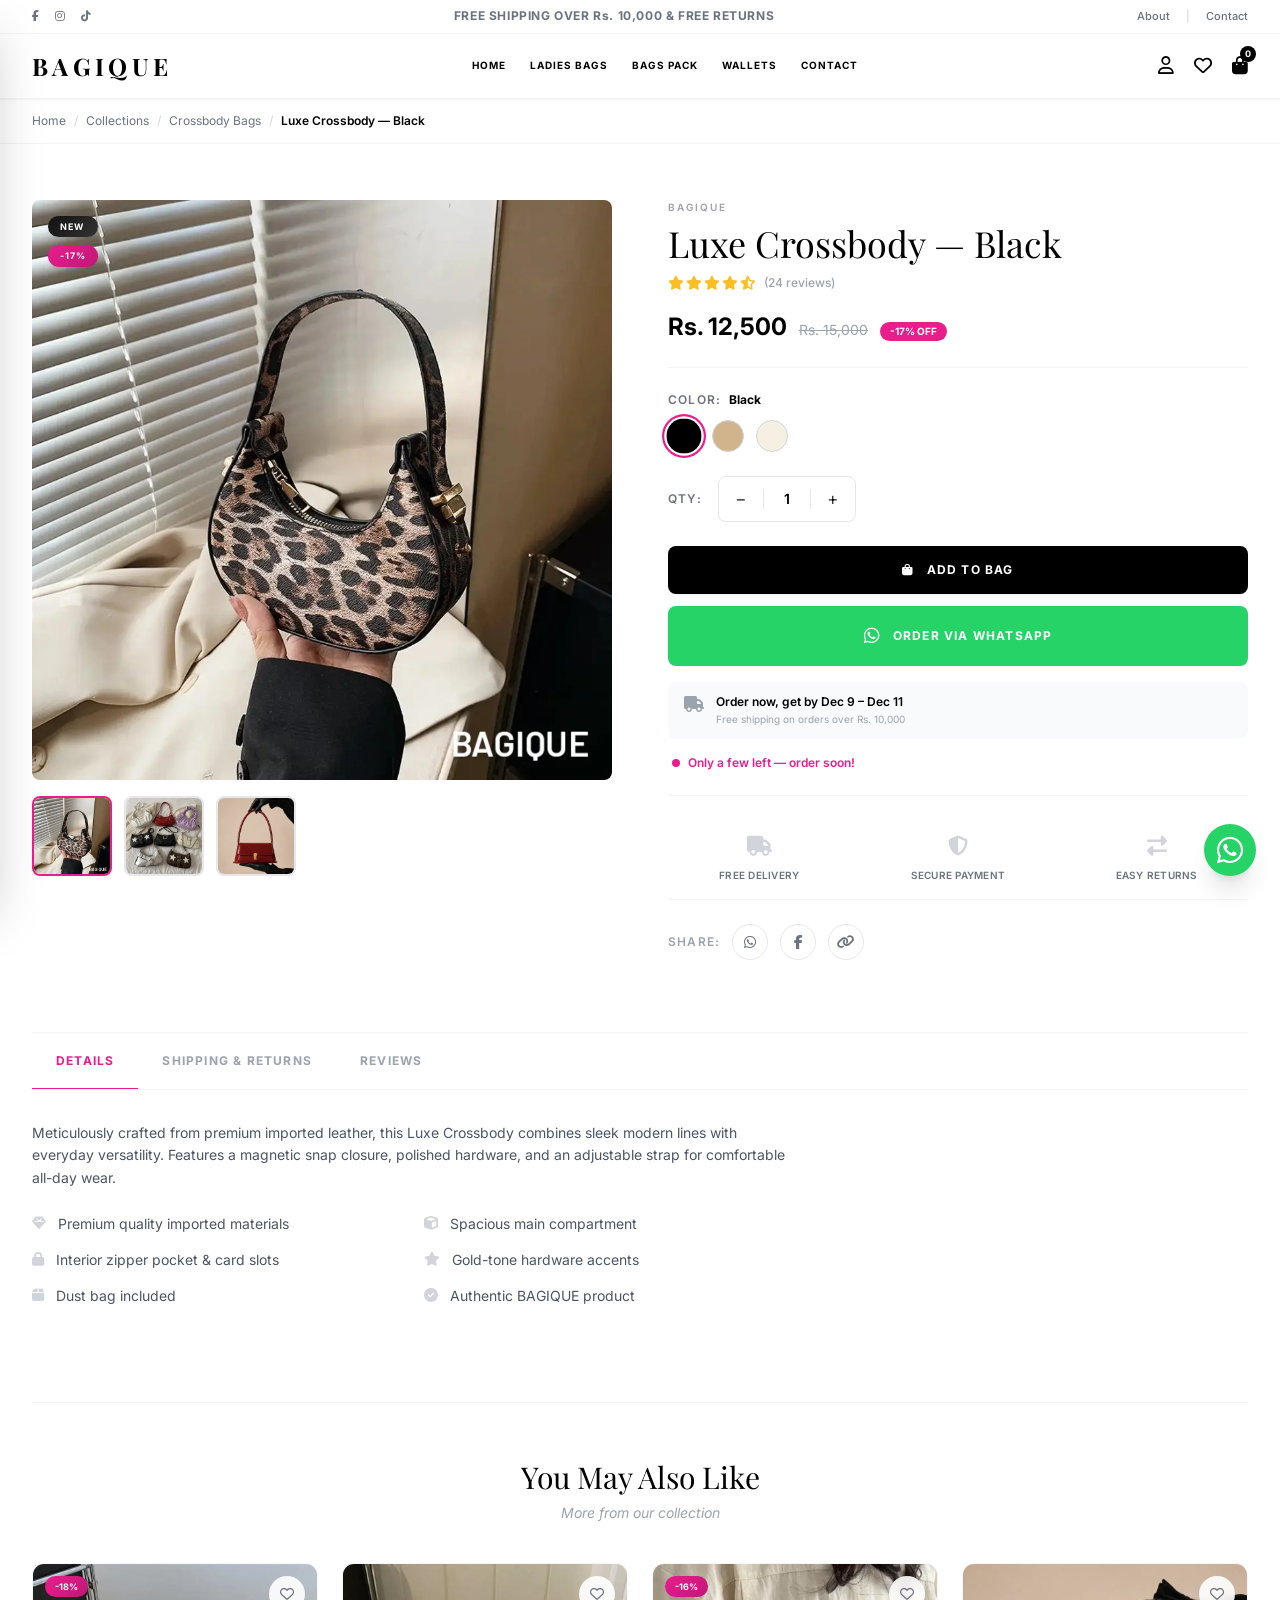
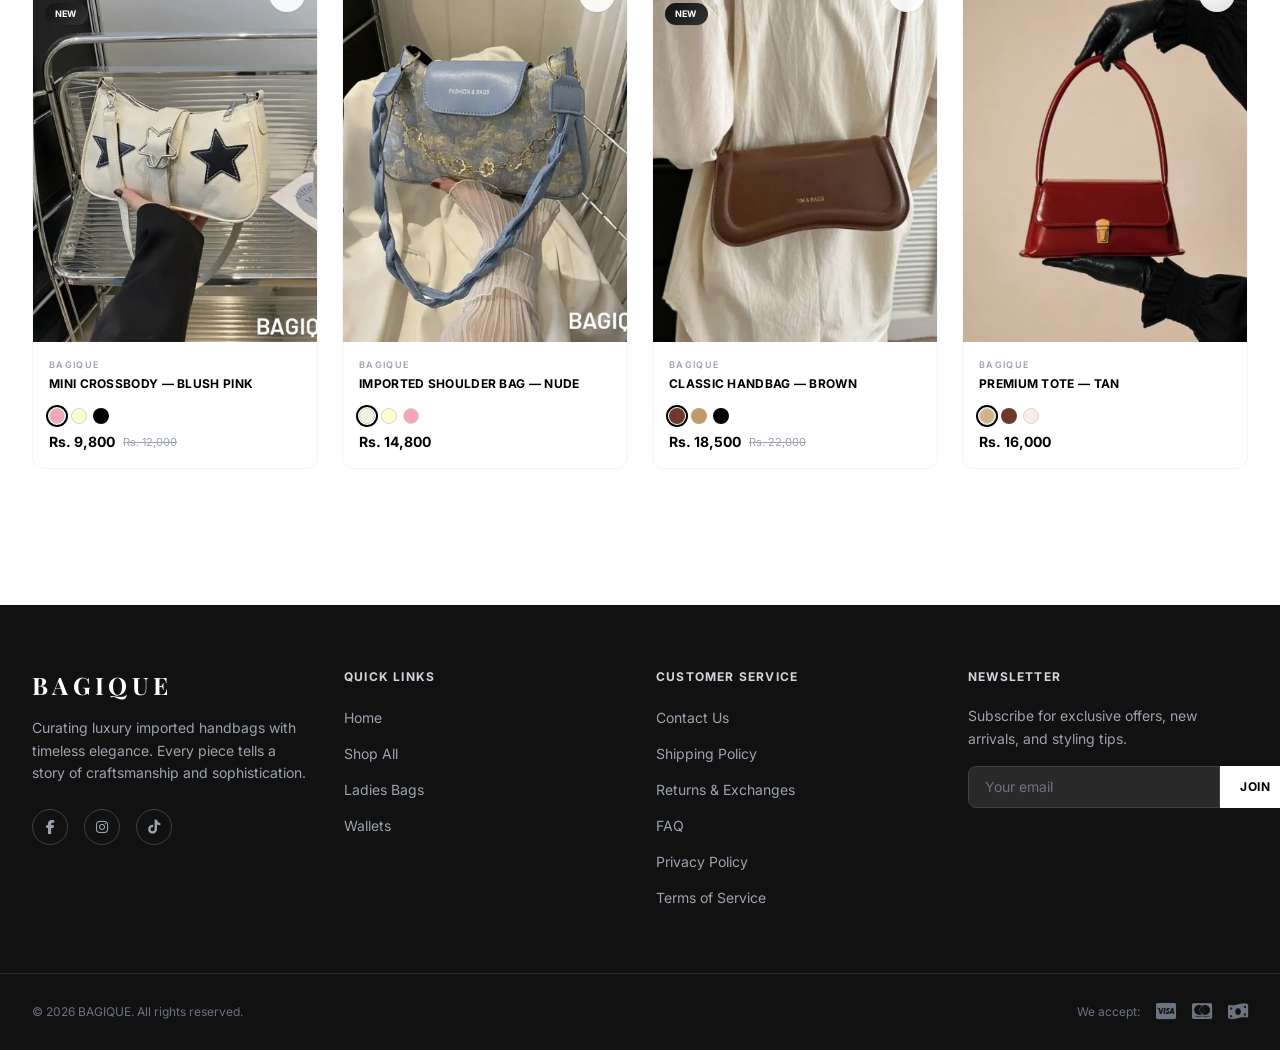
==== product-detail.html @ 51cafff6 "Add files via upload" ====
<!DOCTYPE html>
<html lang="en">
<head>
<meta charset="utf-8"/>
<meta content="width=device-width, initial-scale=1.0" name="viewport"/>
<title id="page-title">Product — BAGIQUE | Luxury Imported Handbags</title>
<meta content="Discover luxury imported handbags at BAGIQUE. Shop our curated collection of bags and wallets." id="meta-desc" name="description"/>
<meta content="Product — BAGIQUE" id="og-title" property="og:title"/>
<meta content="Discover luxury imported handbags at BAGIQUE." id="og-desc" property="og:description"/>
<meta content="" id="og-image" property="og:image"/>
<meta content="" id="og-url" property="og:url"/>
<meta content="product" property="og:type"/>
<link href="" id="canonical-url" rel="canonical"/>

<link href="https://fonts.googleapis.com/css2?family=Inter:wght@300;400;500;600;700&family=Playfair+Display:ital,wght@0,400;0,500;0,600;0,700;1,400&display=swap" rel="stylesheet"/>
<link href="https://cdnjs.cloudflare.com/ajax/libs/font-awesome/6.4.0/css/all.min.css" rel="stylesheet"/>

<link href="assets/css/style.css" rel="stylesheet"/>
<script defer src="assets/js/product.js"></script>
<link href="https://fonts.googleapis.com" rel="preconnect"/>
<link crossorigin="" href="https://fonts.gstatic.com" rel="preconnect"/>
<link href="https://cdnjs.cloudflare.com" rel="preconnect"/>
<meta content="index, follow" name="robots"/>
<meta content="summary_large_image" name="twitter:card"/>
<style>
  :root {
    --pink: #E91E8C;
    --pink-light: #fce4f3;
  }
  .text-accent { color: var(--pink) !important; }
  .bg-accent { background-color: var(--pink) !important; }
  .border-accent { border-color: var(--pink) !important; }
  .hover\:text-accent:hover { color: var(--pink) !important; }
  .hover\:bg-accent:hover { background-color: var(--pink) !important; }
  .hover\:border-accent:hover { border-color: var(--pink) !important; }
  .hover\:bg-darkRed:hover { background-color: #c01778 !important; }
  .badge-sale { background: linear-gradient(135deg, var(--pink), #c01778) !important; }
  .badge-new { background: linear-gradient(135deg, #111, #333) !important; }
  .wishlist-btn.active i { color: var(--pink) !important; }
  .tab-btn.active { color: var(--pink) !important; }
  .tab-btn.active:after { background: var(--pink) !important; }
  .thumb-item.active { border-color: var(--pink) !important; }
  .pulse-dot { background-color: var(--pink) !important; }
  .color-swatch.active { box-shadow: 0 0 0 2px #fff, 0 0 0 4px var(--pink) !important; }
</style>
</head>
<body class="bg-white text-primary font-sans antialiased overflow-x-hidden">
<!-- ======================== TOP BAR ======================== -->
<div class="w-full bg-white border-b border-gray-100 py-2 px-4 sm:px-8 text-[10px] sm:text-[11px] font-medium text-gray-500 flex justify-between items-center flex-wrap gap-y-2">
<div class="flex items-center space-x-4 hidden sm:flex">
<a class="hover:text-black transition-colors" href="#"><i class="fab fa-facebook-f"></i></a>
<a class="hover:text-black transition-colors" href="#"><i class="fab fa-instagram"></i></a>
<a class="hover:text-black transition-colors" href="#"><i class="fab fa-tiktok"></i></a>
</div>
<div class="text-center flex-grow text-[9px] sm:text-xs tracking-wider font-bold">
<span>FREE SHIPPING OVER Rs. 10,000 &amp; FREE RETURNS</span>
</div>
<div class="flex items-center space-x-4 hidden sm:flex">
<a class="hover:text-black transition-colors" href="#">About</a>
<span class="text-gray-300">|</span>
<a class="hover:text-black transition-colors" href="#">Contact</a>
</div>
</div>
<!-- ======================== HEADER ======================== -->
<header class="w-full bg-white px-4 sm:px-8 py-4 flex justify-between items-center sticky top-0 z-50 shadow-sm border-b border-gray-100">
<button aria-label="Open menu" class="xl:hidden text-gray-700 hover:text-black text-xl transition-colors" id="mobile-menu-btn">
<i class="fas fa-bars"></i>
</button>
<a class="flex items-center space-x-2 cursor-pointer w-auto flex-grow xl:flex-grow-0 justify-center xl:justify-start" href="index.html">
<span class="text-2xl font-serif font-bold tracking-widest text-black" style="font-family:'Playfair Display',serif; letter-spacing:0.18em">BAGIQUE</span>
</a>
<nav class="hidden xl:flex space-x-4 xl:space-x-6 text-[10px] font-bold tracking-widest uppercase flex-1 justify-center whitespace-nowrap">
<a class="hover:text-gray-600 transition-colors" href="index.html">HOME</a>
<a class="hover:text-gray-600 transition-colors" href="shop.html">LADIES BAGS</a>
<a class="hover:text-gray-600 transition-colors" href="shop.html">BAGS PACK</a>
<a class="hover:text-gray-600 transition-colors" href="shop.html?cat=wallets">WALLETS</a>
<a class="hover:text-gray-600 transition-colors" href="#">CONTACT</a>
</nav>
<div class="flex items-center space-x-4 sm:space-x-5 text-lg w-auto justify-end">
<button class="hover:text-gray-600 transition-colors hidden sm:block"><i class="far fa-user"></i></button>
<button class="hover:text-gray-600 transition-colors hidden sm:block"><i class="far fa-heart"></i></button>
<button class="hover:text-gray-600 transition-colors relative" id="cart-btn" onclick="window.location.href='checkout.html'">
<i class="fas fa-shopping-bag"></i>
<span class="absolute -top-1.5 -right-2 bg-black text-white text-[9px] w-[16px] h-[16px] flex items-center justify-center rounded-full font-bold" id="cart-count">0</span>
</button>
</div>
</header>
<!-- ======================== MOBILE MENU ======================== -->
<div class="mobile-menu-overlay fixed inset-0 bg-black/50 z-[60] backdrop-blur-sm" id="mobile-menu-overlay" onclick="closeMobileMenu()"></div>
<div class="mobile-menu-panel fixed top-0 left-0 h-full w-[280px] max-w-[80vw] bg-white z-[70] shadow-2xl overflow-y-auto" id="mobile-menu-panel">
<div class="flex items-center justify-between px-6 py-5 border-b border-gray-100">
<span class="text-xl font-serif font-bold tracking-widest" style="letter-spacing:0.15em">BAGIQUE</span>
<button aria-label="Close menu" class="w-9 h-9 rounded-full hover:bg-gray-100 flex items-center justify-center transition-colors" onclick="closeMobileMenu()">
<i class="fas fa-times text-sm"></i>
</button>
</div>
<nav class="flex flex-col px-6 py-4 space-y-1 overflow-y-auto">
<a class="py-2.5 text-sm font-bold uppercase tracking-widest border-b border-gray-100 hover:text-black transition-colors" href="index.html">Home</a>
<a class="py-2.5 text-sm font-bold uppercase tracking-widest border-b border-gray-100 hover:text-black transition-colors" href="shop.html">Ladies Bags</a>
<a class="py-2.5 text-sm font-bold uppercase tracking-widest border-b border-gray-100 hover:text-black transition-colors" href="shop.html">Bags Pack</a>
<a class="py-2.5 text-sm font-bold uppercase tracking-widest border-b border-gray-100 hover:text-black transition-colors" href="shop.html?cat=wallets">Wallets</a>
<a class="py-2.5 text-sm font-bold uppercase tracking-widest border-b border-gray-100 hover:text-black transition-colors" href="#">Contact</a>
</nav>
<div class="px-6 pb-6 flex items-center space-x-5 text-lg text-gray-500">
<a class="hover:text-black transition-colors" href="#"><i class="fab fa-facebook-f"></i></a>
<a class="hover:text-black transition-colors" href="#"><i class="fab fa-instagram"></i></a>
<a class="hover:text-black transition-colors" href="#"><i class="fab fa-tiktok"></i></a>
</div>
</div>
<!-- ======================== BREADCRUMB ======================== -->
<nav aria-label="Breadcrumb" class="w-full px-4 sm:px-8 py-3.5 text-xs text-gray-500 border-b border-gray-100 bg-white">
<div class="max-w-7xl mx-auto flex items-center flex-wrap gap-y-1">
<a class="hover:text-black transition-colors" href="index.html">Home</a>
<span class="mx-2 text-gray-300">/</span>
<a class="hover:text-black transition-colors" href="shop.html">Collections</a>
<span class="mx-2 text-gray-300">/</span>
<a class="hover:text-black transition-colors" href="shop.html" id="breadcrumb-category">Category</a>
<span class="mx-2 text-gray-300">/</span>
<span class="text-black font-semibold" id="breadcrumb-name">Product</span>
</div>
</nav>
<!-- ======================== MAIN CONTENT ======================== -->
<main>
<!-- Product Detail Section -->
<article class="w-full max-w-7xl mx-auto px-4 sm:px-8 py-8 md:py-14">
<div class="grid grid-cols-1 lg:grid-cols-2 gap-8 lg:gap-14">
<!-- ======== LEFT: GALLERY ======== -->
<div class="fade-up">
<!-- Main Image -->
<div class="main-img-wrap relative bg-gray-50 overflow-hidden cursor-zoom-in group mb-4 rounded-lg" id="main-img-wrap" onclick="openZoom()" style="aspect-ratio:1/1;">
<img alt="Product" class="main-product-img w-full h-full object-cover object-center" id="main-img" onmouseleave="resetImgZoom()" onmousemove="handleImgZoom(event)" src=""/>
<!-- Badges -->
<div class="absolute top-4 left-4 z-10 flex flex-col gap-2">
<span class="hidden badge-new text-white text-[9px] font-bold px-3 py-1 tracking-widest uppercase rounded-full shadow-sm" id="badge-new">NEW</span>
<span class="hidden badge-sale text-white text-[9px] font-bold px-3 py-1 tracking-widest uppercase rounded-full shadow-sm" id="badge-sale"></span>
</div>
<!-- Zoom hint -->
<div class="absolute bottom-4 right-4 bg-white/80 backdrop-blur-sm p-2.5 rounded-full opacity-0 group-hover:opacity-100 transition-opacity duration-300 shadow-sm">
<i class="fas fa-search-plus text-gray-600 text-sm"></i>
</div>
</div>
<!-- Thumbnails -->
<div class="flex flex-wrap gap-3 pb-1" id="thumb-row"></div>
</div>
<!-- ======== RIGHT: PRODUCT INFO ======== -->
<div class="fade-up" style="animation-delay:0.1s">
<!-- Brand -->
<p class="text-[10px] font-semibold tracking-[0.2em] uppercase text-gray-400 mb-2" id="product-brand">BAGIQUE</p>
<!-- Product Name -->
<h1 class="font-serif text-3xl md:text-4xl text-primary mb-3 leading-tight" id="product-name">Product Name</h1>
<!-- Rating -->
<div class="flex items-center gap-2 mb-5">
<div class="flex text-amber-400 text-sm gap-0.5">
<i class="fas fa-star"></i><i class="fas fa-star"></i><i class="fas fa-star"></i><i class="fas fa-star"></i><i class="fas fa-star-half-alt"></i>
</div>
<span class="text-xs text-gray-400 font-medium">(24 reviews)</span>
</div>
<!-- Price -->
<div class="flex items-baseline gap-3 mb-6">
<span class="text-2xl font-bold text-primary" id="product-price">Rs. 0</span>
<span class="text-sm text-gray-400 line-through" id="product-old-price"></span>
<span class="hidden text-[10px] font-bold text-white bg-accent px-2.5 py-0.5 rounded-full" id="product-discount"></span>
</div>
<div class="w-full h-px bg-gray-100 mb-6"></div>
<!-- Color Swatches -->
<div class="mb-6" id="color-section" style="display:none;">
<div class="flex items-center gap-2 mb-3">
<span class="text-xs font-semibold text-gray-500 uppercase tracking-widest">Color:</span>
<span class="text-xs font-bold text-primary" id="selected-color-name">—</span>
</div>
<div class="flex flex-wrap gap-3" id="color-swatches"></div>
</div>
<!-- Quantity -->
<div class="flex items-center gap-4 mb-6">
<span class="text-xs font-semibold text-gray-500 uppercase tracking-widest">Qty:</span>
<div class="flex items-center border border-gray-200 rounded-lg overflow-hidden">
<button aria-label="Decrease quantity" class="w-11 h-11 flex items-center justify-center text-lg hover:bg-gray-50 font-light transition-colors" onclick="changeQty(-1)">−</button>
<span class="w-12 text-center text-sm font-semibold border-x border-gray-200" id="qty-display">1</span>
<button aria-label="Increase quantity" class="w-11 h-11 flex items-center justify-center text-lg hover:bg-gray-50 font-light transition-colors" onclick="changeQty(1)">+</button>
</div>
</div>
<!-- CTAs -->
<div class="flex flex-col gap-3 mb-4">
<button class="w-full bg-black text-white py-4 text-xs font-bold tracking-widest uppercase hover:bg-darkRed transition-colors duration-300 flex items-center justify-center gap-3 rounded-lg shadow-sm hover:shadow-md" onclick="addToCart()">
<i class="fas fa-shopping-bag"></i> ADD TO BAG
</button>
<button class="w-full bg-[#25D366] text-white py-4 text-xs font-bold tracking-widest uppercase hover:bg-[#1da851] transition-colors duration-300 flex items-center justify-center gap-3 rounded-lg shadow-sm" onclick="orderWhatsApp()">
<i class="fab fa-whatsapp text-lg"></i> Order via WhatsApp
</button>
</div>
<!-- Estimated Delivery -->
<div class="bg-gray-50 rounded-lg px-4 py-3 mb-4 flex items-start gap-3">
<i class="fas fa-truck text-gray-400 mt-0.5"></i>
<div>
<p class="text-xs font-semibold text-primary" id="delivery-estimate">Order now, get by —</p>
<p class="text-[10px] text-gray-400 mt-0.5">Free shipping on orders over Rs. 10,000</p>
</div>
</div>
<!-- Stock Urgency -->
<div class="flex items-center gap-2 mb-6 px-1">
<span class="pulse-dot w-2 h-2 rounded-full bg-accent inline-block"></span>
<span class="text-xs font-semibold text-accent">Only a few left — order soon!</span>
</div>
<div class="w-full h-px bg-gray-100 mb-5"></div>
<!-- Trust Badges -->
<div class="grid grid-cols-3 gap-4 mb-6 py-4 border-b border-gray-100">
<div class="text-center">
<i class="fas fa-truck text-gray-300 text-xl mb-2"></i>
<p class="text-[10px] font-semibold text-gray-500 uppercase tracking-wide">Free Delivery</p>
</div>
<div class="text-center">
<i class="fas fa-shield-alt text-gray-300 text-xl mb-2"></i>
<p class="text-[10px] font-semibold text-gray-500 uppercase tracking-wide">Secure Payment</p>
</div>
<div class="text-center">
<i class="fas fa-exchange-alt text-gray-300 text-xl mb-2"></i>
<p class="text-[10px] font-semibold text-gray-500 uppercase tracking-wide">Easy Returns</p>
</div>
</div>
<!-- Social Sharing -->
<div class="flex items-center gap-3 mb-2">
<span class="text-xs font-semibold text-gray-400 uppercase tracking-widest">Share:</span>
<button class="w-9 h-9 rounded-full border border-gray-200 flex items-center justify-center text-gray-500 hover:text-[#25D366] hover:border-[#25D366] transition-all text-sm" onclick="shareWhatsApp()" title="Share on WhatsApp">
<i class="fab fa-whatsapp"></i>
</button>
<button class="w-9 h-9 rounded-full border border-gray-200 flex items-center justify-center text-gray-500 hover:text-[#1877F2] hover:border-[#1877F2] transition-all text-sm" onclick="shareFacebook()" title="Share on Facebook">
<i class="fab fa-facebook-f"></i>
</button>
<button class="w-9 h-9 rounded-full border border-gray-200 flex items-center justify-center text-gray-500 hover:text-black hover:border-black transition-all text-sm" onclick="copyLink()" title="Copy link">
<i class="fas fa-link"></i>
</button>
</div>
</div>
</div>
<!-- ======================== PRODUCT TABS ======================== -->
<section class="mt-16 border-t border-gray-100 pt-0">
<!-- Tab Headers -->
<div class="flex border-b border-gray-100 overflow-x-auto no-scrollbar">
<button class="tab-btn active py-5 px-6 text-xs font-bold uppercase tracking-widest whitespace-nowrap transition-colors" data-tab="details" onclick="switchTab('details', this)">Details</button>
<button class="tab-btn py-5 px-6 text-xs font-bold uppercase tracking-widest text-gray-400 whitespace-nowrap transition-colors hover:text-accent" data-tab="shipping" onclick="switchTab('shipping', this)">Shipping &amp; Returns</button>
<button class="tab-btn py-5 px-6 text-xs font-bold uppercase tracking-widest text-gray-400 whitespace-nowrap transition-colors hover:text-accent" data-tab="reviews" onclick="switchTab('reviews', this)">Reviews</button>
</div>
<!-- Tab: Details -->
<div class="tab-content py-8" id="tab-details">
<div class="max-w-3xl">
<p class="text-sm text-gray-600 leading-relaxed mb-6" id="tab-description">
Crafted with premium materials and impeccable attention to detail, this piece combines timeless elegance with modern functionality. Features a spacious main compartment, interior zipper pocket, and elegant hardware accents. Comes with a protective dust bag.
</p>
<div class="grid grid-cols-1 sm:grid-cols-2 gap-4 text-sm text-gray-600">
<div class="flex items-start gap-3">
<i class="fas fa-gem text-gray-300 mt-0.5"></i>
<span>Premium quality imported materials</span>
</div>
<div class="flex items-start gap-3">
<i class="fas fa-cube text-gray-300 mt-0.5"></i>
<span>Spacious main compartment</span>
</div>
<div class="flex items-start gap-3">
<i class="fas fa-lock text-gray-300 mt-0.5"></i>
<span>Interior zipper pocket &amp; card slots</span>
</div>
<div class="flex items-start gap-3">
<i class="fas fa-star text-gray-300 mt-0.5"></i>
<span>Gold-tone hardware accents</span>
</div>
<div class="flex items-start gap-3">
<i class="fas fa-box text-gray-300 mt-0.5"></i>
<span>Dust bag included</span>
</div>
<div class="flex items-start gap-3">
<i class="fas fa-check-circle text-gray-300 mt-0.5"></i>
<span>Authentic BAGIQUE product</span>
</div>
</div>
</div>
</div>
<!-- Tab: Shipping -->
<div class="tab-content py-8 hidden" id="tab-shipping">
<div class="max-w-3xl space-y-6">
<div class="flex items-start gap-4 p-4 bg-gray-50 rounded-lg">
<i class="fas fa-truck text-xl text-gray-400 mt-0.5"></i>
<div>
<h4 class="text-sm font-bold text-primary mb-1">Free Standard Shipping</h4>
<p class="text-xs text-gray-500 leading-relaxed">Free on all orders over Rs. 10,000. Delivery within 3–5 business days across Pakistan.</p>
</div>
</div>
<div class="flex items-start gap-4 p-4 bg-gray-50 rounded-lg">
<i class="fas fa-bolt text-xl text-gray-400 mt-0.5"></i>
<div>
<h4 class="text-sm font-bold text-primary mb-1">Express Shipping — Rs. 350</h4>
<p class="text-xs text-gray-500 leading-relaxed">Get your order within 1–2 business days. Available for major cities.</p>
</div>
</div>
<div class="flex items-start gap-4 p-4 bg-gray-50 rounded-lg">
<i class="fas fa-exchange-alt text-xl text-gray-400 mt-0.5"></i>
<div>
<h4 class="text-sm font-bold text-primary mb-1">Easy Returns</h4>
<p class="text-xs text-gray-500 leading-relaxed">Not satisfied? Return within 7 days of delivery for a full refund or exchange. Items must be unused and in original packaging.</p>
</div>
</div>
<div class="flex items-start gap-4 p-4 bg-gray-50 rounded-lg">
<i class="fas fa-money-bill-wave text-xl text-gray-400 mt-0.5"></i>
<div>
<h4 class="text-sm font-bold text-primary mb-1">Cash on Delivery</h4>
<p class="text-xs text-gray-500 leading-relaxed">Pay when you receive your order. Available across Pakistan.</p>
</div>
</div>
</div>
</div>
<!-- Tab: Reviews -->
<div class="tab-content py-8 hidden" id="tab-reviews">
<div class="max-w-3xl space-y-6">
<!-- Review 1 -->
<div class="border-b border-gray-100 pb-6">
<div class="flex items-center justify-between mb-2">
<div class="flex items-center gap-3">
<div class="w-9 h-9 rounded-full bg-gray-100 flex items-center justify-center text-sm font-bold text-gray-500">A</div>
<div>
<p class="text-sm font-bold text-primary">Ayesha K.</p>
<p class="text-[10px] text-gray-400">Verified Purchase</p>
</div>
</div>
<span class="text-[10px] text-gray-400">2 weeks ago</span>
</div>
<div class="review-stars flex gap-0.5 mb-2" style="color:var(--pink)">
<i class="fas fa-star"></i><i class="fas fa-star"></i><i class="fas fa-star"></i><i class="fas fa-star"></i><i class="fas fa-star"></i>
</div>
<p class="text-sm text-gray-600 leading-relaxed">Absolutely beautiful! The quality exceeded my expectations. The material feels premium and the stitching is flawless. Received it within 3 days. Highly recommend!</p>
</div>
<!-- Review 2 -->
<div class="border-b border-gray-100 pb-6">
<div class="flex items-center justify-between mb-2">
<div class="flex items-center gap-3">
<div class="w-9 h-9 rounded-full bg-gray-100 flex items-center justify-center text-sm font-bold text-gray-500">S</div>
<div>
<p class="text-sm font-bold text-primary">Sara M.</p>
<p class="text-[10px] text-gray-400">Verified Purchase</p>
</div>
</div>
<span class="text-[10px] text-gray-400">1 month ago</span>
</div>
<div class="review-stars flex gap-0.5 mb-2" style="color:var(--pink)">
<i class="fas fa-star"></i><i class="fas fa-star"></i><i class="fas fa-star"></i><i class="fas fa-star"></i><i class="far fa-star"></i>
</div>
<p class="text-sm text-gray-600 leading-relaxed">Love the design and color. Very elegant and goes with everything. Only giving 4 stars because I wish it came in more color options. But overall a great buy!</p>
</div>
<!-- Review 3 -->
<div class="pb-2">
<div class="flex items-center justify-between mb-2">
<div class="flex items-center gap-3">
<div class="w-9 h-9 rounded-full bg-gray-100 flex items-center justify-center text-sm font-bold text-gray-500">F</div>
<div>
<p class="text-sm font-bold text-primary">Fatima R.</p>
<p class="text-[10px] text-gray-400">Verified Purchase</p>
</div>
</div>
<span class="text-[10px] text-gray-400">2 months ago</span>
</div>
<div class="review-stars flex gap-0.5 mb-2" style="color:var(--pink)">
<i class="fas fa-star"></i><i class="fas fa-star"></i><i class="fas fa-star"></i><i class="fas fa-star"></i><i class="fas fa-star-half-alt"></i>
</div>
<p class="text-sm text-gray-600 leading-relaxed">Gifted this to my sister and she absolutely loved it. The packaging was also very premium. BAGIQUE never disappoints. Will definitely order again!</p>
</div>
</div>
</div>
</section>
<!-- ======================== RECENTLY VIEWED ======================== -->
<section class="mt-16 border-t border-gray-100 pt-14" id="recently-viewed-section" style="display:none;">
<h2 class="font-serif text-2xl md:text-3xl text-primary text-center mb-2">Recently Viewed</h2>
<p class="text-center text-sm text-gray-400 italic mb-10">Products you've explored</p>
<div class="grid grid-cols-2 md:grid-cols-4 gap-4 sm:gap-6" id="recently-viewed-grid"></div>
</section>
<!-- ======================== RELATED PRODUCTS ======================== -->
<section class="mt-16 border-t border-gray-100 pt-14">
<h2 class="font-serif text-2xl md:text-3xl text-primary text-center mb-2">You May Also Like</h2>
<p class="text-center text-sm text-gray-400 italic mb-10">More from our collection</p>
<div class="grid grid-cols-2 md:grid-cols-4 gap-4 sm:gap-6" id="related-grid"></div>
</section>
</article>
</main>
<!-- ======================== FOOTER ======================== -->
<footer class="bg-[#111] text-white mt-20">
<div class="max-w-7xl mx-auto px-4 sm:px-8 py-16">
<div class="grid grid-cols-1 md:grid-cols-2 lg:grid-cols-4 gap-10 lg:gap-8">
<!-- Col 1: About -->
<div>
<span class="font-serif text-2xl font-bold tracking-widest text-white mb-4 inline-block" style="letter-spacing:0.18em">BAGIQUE</span>
<p class="text-sm text-gray-400 leading-relaxed mb-6">Curating luxury imported handbags with timeless elegance. Every piece tells a story of craftsmanship and sophistication.</p>
<div class="flex space-x-4">
<a class="w-9 h-9 rounded-full border border-gray-700 flex items-center justify-center text-gray-400 hover:text-white hover:border-white transition-all text-sm" href="#"><i class="fab fa-facebook-f"></i></a>
<a class="w-9 h-9 rounded-full border border-gray-700 flex items-center justify-center text-gray-400 hover:text-white hover:border-white transition-all text-sm" href="#"><i class="fab fa-instagram"></i></a>
<a class="w-9 h-9 rounded-full border border-gray-700 flex items-center justify-center text-gray-400 hover:text-white hover:border-white transition-all text-sm" href="#"><i class="fab fa-tiktok"></i></a>
</div>
</div>
<!-- Col 2: Quick Links -->
<div>
<h4 class="text-xs font-bold uppercase tracking-widest text-gray-300 mb-5">Quick Links</h4>
<ul class="space-y-3">
<li><a class="text-sm text-gray-400 hover:text-white transition-colors" href="index.html">Home</a></li>
<li><a class="text-sm text-gray-400 hover:text-white transition-colors" href="shop.html">Shop All</a></li>
<li><a class="text-sm text-gray-400 hover:text-white transition-colors" href="shop.html">Ladies Bags</a></li>
<li><a class="text-sm text-gray-400 hover:text-white transition-colors" href="shop.html?cat=wallets">Wallets</a></li>
</ul>
</div>
<!-- Col 3: Customer Service -->
<div>
<h4 class="text-xs font-bold uppercase tracking-widest text-gray-300 mb-5">Customer Service</h4>
<ul class="space-y-3">
<li><a class="text-sm text-gray-400 hover:text-white transition-colors" href="#">Contact Us</a></li>
<li><a class="text-sm text-gray-400 hover:text-white transition-colors" href="#">Shipping Policy</a></li>
<li><a class="text-sm text-gray-400 hover:text-white transition-colors" href="#">Returns &amp; Exchanges</a></li>
<li><a class="text-sm text-gray-400 hover:text-white transition-colors" href="#">FAQ</a></li>
<li><a class="text-sm text-gray-400 hover:text-white transition-colors" href="#">Privacy Policy</a></li>
<li><a class="text-sm text-gray-400 hover:text-white transition-colors" href="#">Terms of Service</a></li>
</ul>
</div>
<!-- Col 4: Newsletter -->
<div>
<h4 class="text-xs font-bold uppercase tracking-widest text-gray-300 mb-5">Newsletter</h4>
<p class="text-sm text-gray-400 leading-relaxed mb-4">Subscribe for exclusive offers, new arrivals, and styling tips.</p>
<form class="flex" onsubmit="event.preventDefault(); showToast('Subscribed successfully!'); this.reset();">
<input class="flex-1 bg-white/10 border border-gray-700 px-4 py-2.5 text-sm text-white placeholder-gray-500 rounded-l-lg outline-none focus:border-gray-500 transition-colors" placeholder="Your email" required="" type="email"/>
<button class="bg-white text-black px-5 py-2.5 text-xs font-bold uppercase tracking-wider rounded-r-lg hover:bg-gray-200 transition-colors" type="submit">Join</button>
</form>
</div>
</div>
</div>
<div class="border-t border-gray-800">
<div class="max-w-7xl mx-auto px-4 sm:px-8 py-6 flex flex-col md:flex-row justify-between items-center gap-4">
<p class="text-xs text-gray-500">© 2026 BAGIQUE. All rights reserved.</p>
<div class="flex items-center space-x-4 text-xs text-gray-500">
<span>We accept:</span>
<i class="fab fa-cc-visa text-lg"></i>
<i class="fab fa-cc-mastercard text-lg"></i>
<i class="fas fa-money-bill-wave text-lg"></i>
</div>
</div>
</div>
</footer>
<!-- ======================== ZOOM OVERLAY ======================== -->
<div class="zoom-overlay" id="zoom-overlay" onclick="closeZoom()">
<button aria-label="Close zoom" class="absolute top-6 right-6 text-white text-2xl hover:text-gray-300 z-10 transition-colors" onclick="closeZoom()">
<i class="fas fa-times"></i>
</button>
<button aria-label="Previous image" class="absolute left-4 md:left-8 top-1/2 -translate-y-1/2 text-white text-3xl hover:text-gray-300 z-10 transition-colors" onclick="event.stopPropagation(); zoomNav(-1)">
<i class="fas fa-chevron-left"></i>
</button>
<button aria-label="Next image" class="absolute right-4 md:right-8 top-1/2 -translate-y-1/2 text-white text-3xl hover:text-gray-300 z-10 transition-colors" onclick="event.stopPropagation(); zoomNav(1)">
<i class="fas fa-chevron-right"></i>
</button>
<img alt="Zoom" class="max-w-[90vw] max-h-[90vh] object-contain select-none" id="zoom-img" onclick="event.stopPropagation()" src=""/>
</div>
<!-- ======================== STICKY MOBILE CTA ======================== -->
<div class="fixed bottom-0 left-0 right-0 bg-white border-t border-gray-200 shadow-[0_-4px_20px_rgba(0,0,0,0.08)] z-40 md:hidden px-4 py-3 flex items-center justify-between gap-3" id="mobile-cta" style="display:none;">
<div>
<p class="text-lg font-bold text-primary" id="mobile-price">Rs. 0</p>
<p class="text-[10px] text-gray-400 line-through" id="mobile-old-price"></p>
</div>
<button class="flex-1 max-w-[220px] bg-black text-white py-3.5 text-xs font-bold tracking-widest uppercase hover:bg-darkRed transition-colors rounded-lg flex items-center justify-center gap-2" onclick="addToCart()">
<i class="fas fa-shopping-bag text-xs"></i> ADD TO BAG
</button>
</div>
<!-- ======================== TOAST ======================== -->
<div id="toast"><i class="fas fa-check-circle text-green-400"></i><span id="toast-msg">Added!</span></div>
<!-- ======================== FLOATING WHATSAPP ======================== -->
<a class="fixed right-6 bottom-6 md:bottom-6 w-[52px] h-[52px] bg-[#25D366] text-white rounded-full flex items-center justify-center text-3xl shadow-xl z-50 hover:scale-110 transition-transform" href="https://wa.me/923000000000" id="floating-whatsapp" target="_blank">
<i class="fab fa-whatsapp"></i>
</a>
</body>
</html>
---- assets/css/style.css ----
/*! tailwindcss v3.4.3 | MIT License | https://tailwindcss.com*/*,:after,:before{box-sizing:border-box;border:0 solid #e5e7eb}:after,:before{--tw-content:""}:host,html{line-height:1.5;-webkit-text-size-adjust:100%;-moz-tab-size:4;-o-tab-size:4;tab-size:4;font-family:Inter,sans-serif;font-feature-settings:normal;font-variation-settings:normal;-webkit-tap-highlight-color:transparent}body{margin:0;line-height:inherit}hr{height:0;color:inherit;border-top-width:1px}abbr:where([title]){-webkit-text-decoration:underline dotted;text-decoration:underline dotted}h1,h2,h3,h4,h5,h6{font-size:inherit;font-weight:inherit}a{color:inherit;text-decoration:inherit}b,strong{font-weight:bolder}code,kbd,pre,samp{font-family:ui-monospace,SFMono-Regular,Menlo,Monaco,Consolas,Liberation Mono,Courier New,monospace;font-feature-settings:normal;font-variation-settings:normal;font-size:1em}small{font-size:80%}sub,sup{font-size:75%;line-height:0;position:relative;vertical-align:initial}sub{bottom:-.25em}sup{top:-.5em}table{text-indent:0;border-color:inherit;border-collapse:collapse}button,input,optgroup,select,textarea{font-family:inherit;font-feature-settings:inherit;font-variation-settings:inherit;font-size:100%;font-weight:inherit;line-height:inherit;letter-spacing:inherit;color:inherit;margin:0;padding:0}button,select{text-transform:none}button,input:where([type=button]),input:where([type=reset]),input:where([type=submit]){-webkit-appearance:button;background-color:initial;background-image:none}:-moz-focusring{outline:auto}:-moz-ui-invalid{box-shadow:none}progress{vertical-align:initial}::-webkit-inner-spin-button,::-webkit-outer-spin-button{height:auto}[type=search]{-webkit-appearance:textfield;outline-offset:-2px}::-webkit-search-decoration{-webkit-appearance:none}::-webkit-file-upload-button{-webkit-appearance:button;font:inherit}summary{display:list-item}blockquote,dd,dl,figure,h1,h2,h3,h4,h5,h6,hr,p,pre{margin:0}fieldset{margin:0}fieldset,legend{padding:0}menu,ol,ul{list-style:none;margin:0;padding:0}dialog{padding:0}textarea{resize:vertical}input::-moz-placeholder,textarea::-moz-placeholder{opacity:1;color:#9ca3af}input::placeholder,textarea::placeholder{opacity:1;color:#9ca3af}[role=button],button{cursor:pointer}:disabled{cursor:default}audio,canvas,embed,iframe,img,object,svg,video{display:block;vertical-align:middle}img,video{max-width:100%;height:auto}[hidden]{display:none}*,::backdrop,:after,:before{--tw-border-spacing-x:0;--tw-border-spacing-y:0;--tw-translate-x:0;--tw-translate-y:0;--tw-rotate:0;--tw-skew-x:0;--tw-skew-y:0;--tw-scale-x:1;--tw-scale-y:1;--tw-pan-x: ;--tw-pan-y: ;--tw-pinch-zoom: ;--tw-scroll-snap-strictness:proximity;--tw-gradient-from-position: ;--tw-gradient-via-position: ;--tw-gradient-to-position: ;--tw-ordinal: ;--tw-slashed-zero: ;--tw-numeric-figure: ;--tw-numeric-spacing: ;--tw-numeric-fraction: ;--tw-ring-inset: ;--tw-ring-offset-width:0px;--tw-ring-offset-color:#fff;--tw-ring-color:#3b82f680;--tw-ring-offset-shadow:0 0 #0000;--tw-ring-shadow:0 0 #0000;--tw-shadow:0 0 #0000;--tw-shadow-colored:0 0 #0000;--tw-blur: ;--tw-brightness: ;--tw-contrast: ;--tw-grayscale: ;--tw-hue-rotate: ;--tw-invert: ;--tw-saturate: ;--tw-sepia: ;--tw-drop-shadow: ;--tw-backdrop-blur: ;--tw-backdrop-brightness: ;--tw-backdrop-contrast: ;--tw-backdrop-grayscale: ;--tw-backdrop-hue-rotate: ;--tw-backdrop-invert: ;--tw-backdrop-opacity: ;--tw-backdrop-saturate: ;--tw-backdrop-sepia: ;--tw-contain-size: ;--tw-contain-layout: ;--tw-contain-paint: ;--tw-contain-style: }.container{width:100%}@media (min-width:640px){.container{max-width:640px}}@media (min-width:768px){.container{max-width:768px}}@media (min-width:1024px){.container{max-width:1024px}}@media (min-width:1280px){.container{max-width:1280px}}@media (min-width:1536px){.container{max-width:1536px}}.font-serif{font-family:Playfair Display,serif}.no-scrollbar::-webkit-scrollbar{display:none}.no-scrollbar{-ms-overflow-style:none;scrollbar-width:none}.line-clamp-2{display:-webkit-box;-webkit-line-clamp:2;-webkit-box-orient:vertical;overflow:hidden}.marquee-container{overflow:hidden;white-space:nowrap}.marquee-content{display:inline-block;animation:marquee 20s linear infinite}@keyframes marquee{0%{transform:translateX(0)}to{transform:translateX(-50%)}}.fade-in{animation:fadeIn 1.5s ease-in-out forwards;opacity:0}@keyframes fadeIn{to{opacity:1}}.mobile-menu-overlay{opacity:0;pointer-events:none;transition:opacity .3s ease}.mobile-menu-overlay.active{opacity:1;pointer-events:auto}.mobile-menu-panel{transform:translateX(-100%);transition:transform .4s cubic-bezier(.25,.46,.45,.94)}.mobile-menu-panel.active{transform:translateX(0)}.hero-slide{opacity:0;pointer-events:none;transition:opacity 1.1s cubic-bezier(.65,0,.35,1)}.hero-slide.active{opacity:1;pointer-events:auto;z-index:5}.hero-slide-img{transform:scale(1.08);transition:transform 6.5s cubic-bezier(.19,1,.22,1)}.hero-slide.active .hero-slide-img{transform:scale(1)}.hero-thumb{width:52px;height:68px;overflow:hidden;border-radius:2px;border:2px solid #0000;opacity:.55;cursor:pointer;transition:opacity .35s ease,border-color .35s ease,transform .35s ease;padding:0;background:none}@media (min-width:640px){.hero-thumb{width:64px;height:84px}}.hero-thumb img{width:100%;height:100%;-o-object-fit:cover;object-fit:cover}.hero-thumb:hover{opacity:.85;transform:translateY(-2px)}.hero-thumb.active{opacity:1;border-color:#fff}.hero-progress{transition:width .1s linear}.product-card{transition:transform .4s cubic-bezier(.25,.46,.45,.94),box-shadow .4s ease;opacity:0;animation:fadeUp .5s ease forwards}.product-card:hover{transform:translateY(-6px);box-shadow:0 20px 40px #00000014,0 8px 16px #0000000a}.product-card .product-img{transition:transform .7s cubic-bezier(.25,.46,.45,.94)}.product-card:hover .product-img{transform:scale(1.08)}.product-card .quick-actions{opacity:0;transform:translateY(12px);transition:opacity .35s ease,transform .35s ease}.product-card:hover .quick-actions{opacity:1;transform:translateY(0)}.badge-new{background:linear-gradient(135deg,#111,#333)}.badge-sale{background:linear-gradient(135deg,#db1215,#a00e10)}.wishlist-btn.active i{color:#db1215;animation:heartPop .4s ease}@keyframes heartPop{0%{transform:scale(1)}50%{transform:scale(1.3)}to{transform:scale(1)}}.skeleton{background:linear-gradient(90deg,#f0f0f0 25%,#e0e0e0 50%,#f0f0f0 75%);background-size:200% 100%;animation:shimmer 1.5s infinite}@keyframes shimmer{0%{background-position:200% 0}to{background-position:-200% 0}}@keyframes fadeUp{0%{opacity:0;transform:translateY(20px)}to{opacity:1;transform:translateY(0)}}.fade-up{animation:fadeUp .4s ease forwards}.filter-overlay{opacity:0;pointer-events:none;transition:opacity .3s ease}.filter-overlay.active{opacity:1;pointer-events:auto}.filter-panel{transform:translateX(-100%);transition:transform .4s cubic-bezier(.25,.46,.45,.94)}.filter-panel.active{transform:translateX(0)}.cat-chip.active{background-color:#111;color:#fff}.cat-chip.active .cat-img-wrap{border-color:#111}.search-input:focus{box-shadow:0 0 0 3px #5e1b1c1a}input[type=range]{-webkit-appearance:none;width:100%;height:3px;background:#ddd;border-radius:3px;outline:none}input[type=range]::-webkit-slider-thumb{-webkit-appearance:none;width:16px;height:16px;background:#111;border-radius:50%;cursor:pointer}.zoom-overlay{position:fixed;inset:0;background:#000000eb;z-index:1000;display:none;align-items:center;justify-content:center;cursor:zoom-out}.zoom-overlay.open{display:flex}.zoom-overlay img{max-width:90vw;max-height:90vh;-o-object-fit:contain;object-fit:contain;-webkit-user-select:none;-moz-user-select:none;user-select:none;animation:zoomIn .3s ease}@keyframes zoomIn{0%{opacity:0;transform:scale(.9)}to{opacity:1;transform:scale(1)}}#toast{position:fixed;bottom:80px;right:24px;background:#111;color:#fff;padding:14px 28px;border-radius:50px;font-size:13px;font-weight:600;letter-spacing:.03em;opacity:0;transform:translateY(16px);transition:opacity .35s ease,transform .35s ease;z-index:999;display:flex;align-items:center;gap:10px;pointer-events:none;box-shadow:0 10px 40px #0003}#toast.show{opacity:1;transform:translateY(0);pointer-events:auto}@keyframes pulse{0%,to{opacity:1}50%{opacity:.4}}.pulse-dot{animation:pulse 1.5s ease-in-out infinite}.tab-btn{position:relative}.tab-btn:after{content:"";position:absolute;bottom:-1px;left:0;right:0;height:2px;background:#000;transform:scaleX(0);transition:transform .3s ease}.tab-btn.active:after{transform:scaleX(1)}.main-img-wrap:hover .main-product-img{transform:scale(1.15)}.main-product-img{transition:transform .6s cubic-bezier(.25,.46,.45,.94);transform-origin:var(--zoom-x,center) var(--zoom-y,center)}.color-swatch{transition:transform .2s ease,box-shadow .2s ease}.color-swatch:hover{transform:scale(1.15)}.color-swatch.active{box-shadow:0 0 0 2px #fff,0 0 0 4px #000;transform:scale(1.1)}.thumb-item{transition:all .2s ease}.thumb-item.active{border-color:#000!important}.review-stars .far,.review-stars .fas{font-size:11px}.step-line{height:2px;background:#e5e7eb;flex:1}.step-line.done{background:#000}.form-input{width:100%;border:1px solid #e5e7eb;border-radius:4px;padding:11px 14px;font-size:14px;outline:none;transition:border-color .2s;background:#fff}.form-input:focus{border-color:#000}.form-label{display:block;font-size:11px;font-weight:600;text-transform:uppercase;letter-spacing:.08em;color:#6b7280;margin-bottom:6px}.radio-card{border:1.5px solid #e5e7eb;border-radius:6px;padding:14px 16px;cursor:pointer;transition:border-color .2s,background .2s;display:flex;align-items:center;gap:12px}.radio-card.selected{border-color:#000;background:#fafafa}.radio-card input[type=radio]{accent-color:#000}.fade-up-d1{animation:fadeUp .4s ease .1s both}.fade-up-d2{animation:fadeUp .4s ease .2s both}#success-overlay{display:none}#success-overlay.show{display:flex}.pointer-events-none{pointer-events:none}.pointer-events-auto{pointer-events:auto}.fixed{position:fixed}.absolute{position:absolute}.relative{position:relative}.sticky{position:sticky}.inset-0{inset:0}.-right-1{right:-.25rem}.-right-1\.5{right:-.375rem}.-right-2{right:-.5rem}.-top-1{top:-.25rem}.-top-1\.5{top:-.375rem}.bottom-0{bottom:0}.bottom-20{bottom:5rem}.bottom-4{bottom:1rem}.bottom-6{bottom:1.5rem}.left-0{left:0}.left-2{left:.5rem}.left-3{left:.75rem}.left-4{left:1rem}.left-6{left:1.5rem}.right-0{right:0}.right-3{right:.75rem}.right-4{right:1rem}.right-6{right:1.5rem}.top-0{top:0}.top-1\/2{top:50%}.top-2{top:.5rem}.top-24{top:6rem}.top-3{top:.75rem}.top-4{top:1rem}.top-6{top:1.5rem}.z-10{z-index:10}.z-20{z-index:20}.z-30{z-index:30}.z-40{z-index:40}.z-50{z-index:50}.z-\[100\]{z-index:100}.z-\[60\]{z-index:60}.z-\[70\]{z-index:70}.z-\[999\]{z-index:999}.col-span-1{grid-column:span 1/span 1}.col-span-full{grid-column:1/-1}.mx-2{margin-left:.5rem;margin-right:.5rem}.mx-auto{margin-left:auto;margin-right:auto}.-mt-1{margin-top:-.25rem}.mb-1{margin-bottom:.25rem}.mb-1\.5{margin-bottom:.375rem}.mb-10{margin-bottom:2.5rem}.mb-12{margin-bottom:3rem}.mb-16{margin-bottom:4rem}.mb-2{margin-bottom:.5rem}.mb-2\.5{margin-bottom:.625rem}.mb-3{margin-bottom:.75rem}.mb-4{margin-bottom:1rem}.mb-5{margin-bottom:1.25rem}.mb-6{margin-bottom:1.5rem}.mb-8{margin-bottom:2rem}.ml-auto{margin-left:auto}.mr-2{margin-right:.5rem}.mt-0{margin-top:0}.mt-0\.5{margin-top:.125rem}.mt-1{margin-top:.25rem}.mt-12{margin-top:3rem}.mt-16{margin-top:4rem}.mt-2{margin-top:.5rem}.mt-20{margin-top:5rem}.mt-3{margin-top:.75rem}.mt-4{margin-top:1rem}.mt-5{margin-top:1.25rem}.mt-6{margin-top:1.5rem}.mt-8{margin-top:2rem}.mt-auto{margin-top:auto}.line-clamp-2{overflow:hidden;display:-webkit-box;-webkit-box-orient:vertical;-webkit-line-clamp:2}.block{display:block}.inline-block{display:inline-block}.flex{display:flex}.table{display:table}.grid{display:grid}.hidden{display:none}.aspect-\[3\/4\]{aspect-ratio:3/4}.aspect-\[4\/5\]{aspect-ratio:4/5}.aspect-square{aspect-ratio:1/1}.h-0{height:0}.h-0\.5{height:.125rem}.h-10{height:2.5rem}.h-11{height:2.75rem}.h-12{height:3rem}.h-14{height:3.5rem}.h-16{height:4rem}.h-2{height:.5rem}.h-20{height:5rem}.h-3{height:.75rem}.h-4{height:1rem}.h-7{height:1.75rem}.h-8{height:2rem}.h-9{height:2.25rem}.h-\[16px\]{height:16px}.h-\[18px\]{height:18px}.h-\[200px\]{height:200px}.h-\[250px\]{height:250px}.h-\[3px\]{height:3px}.h-\[52px\]{height:52px}.h-\[560px\]{height:560px}.h-full{height:100%}.h-px{height:1px}.max-h-72{max-height:18rem}.max-h-\[90vh\]{max-height:90vh}.min-h-screen{min-height:100vh}.w-10{width:2.5rem}.w-11{width:2.75rem}.w-12{width:3rem}.w-14{width:3.5rem}.w-16{width:4rem}.w-2{width:.5rem}.w-20{width:5rem}.w-24{width:6rem}.w-4{width:1rem}.w-48{width:12rem}.w-6{width:1.5rem}.w-7{width:1.75rem}.w-8{width:2rem}.w-9{width:2.25rem}.w-\[16px\]{width:16px}.w-\[18px\]{width:18px}.w-\[280px\]{width:280px}.w-\[320px\]{width:320px}.w-\[52px\]{width:52px}.w-\[70vw\]{width:70vw}.w-auto{width:auto}.w-full{width:100%}.w-px{width:1px}.min-w-0{min-width:0}.min-w-\[160px\]{min-width:160px}.min-w-\[70px\]{min-width:70px}.min-w-\[75px\]{min-width:75px}.max-w-2xl{max-width:42rem}.max-w-3xl{max-width:48rem}.max-w-6xl{max-width:72rem}.max-w-7xl{max-width:80rem}.max-w-\[220px\]{max-width:220px}.max-w-\[80vw\]{max-width:80vw}.max-w-\[85vw\]{max-width:85vw}.max-w-\[90vw\]{max-width:90vw}.max-w-full{max-width:100%}.max-w-lg{max-width:32rem}.max-w-md{max-width:28rem}.max-w-sm{max-width:24rem}.flex-1{flex:1 1 0%}.shrink-0{flex-shrink:0}.flex-grow{flex-grow:1}.-translate-y-1\/2{--tw-translate-y:-50%}.-translate-y-1\/2,.translate-y-4{transform:translate(var(--tw-translate-x),var(--tw-translate-y)) rotate(var(--tw-rotate)) skewX(var(--tw-skew-x)) skewY(var(--tw-skew-y)) scaleX(var(--tw-scale-x)) scaleY(var(--tw-scale-y))}.translate-y-4{--tw-translate-y:1rem}.scale-50{--tw-scale-x:.5;--tw-scale-y:.5}.scale-50,.transform{transform:translate(var(--tw-translate-x),var(--tw-translate-y)) rotate(var(--tw-rotate)) skewX(var(--tw-skew-x)) skewY(var(--tw-skew-y)) scaleX(var(--tw-scale-x)) scaleY(var(--tw-scale-y))}.cursor-pointer{cursor:pointer}.cursor-zoom-in{cursor:zoom-in}.select-none{-webkit-user-select:none;-moz-user-select:none;user-select:none}.resize-none{resize:none}.snap-x{scroll-snap-type:x var(--tw-scroll-snap-strictness)}.snap-mandatory{--tw-scroll-snap-strictness:mandatory}.snap-center{scroll-snap-align:center}.appearance-none{-webkit-appearance:none;-moz-appearance:none;appearance:none}.grid-cols-1{grid-template-columns:repeat(1,minmax(0,1fr))}.grid-cols-2{grid-template-columns:repeat(2,minmax(0,1fr))}.grid-cols-3{grid-template-columns:repeat(3,minmax(0,1fr))}.flex-row{flex-direction:row}.flex-col{flex-direction:column}.flex-wrap{flex-wrap:wrap}.items-start{align-items:flex-start}.items-end{align-items:flex-end}.items-center{align-items:center}.items-baseline{align-items:baseline}.justify-start{justify-content:flex-start}.justify-end{justify-content:flex-end}.justify-center{justify-content:center}.justify-between{justify-content:space-between}.gap-0{gap:0}.gap-0\.5{gap:.125rem}.gap-1{gap:.25rem}.gap-1\.5{gap:.375rem}.gap-10{gap:2.5rem}.gap-12{gap:3rem}.gap-2{gap:.5rem}.gap-3{gap:.75rem}.gap-4{gap:1rem}.gap-6{gap:1.5rem}.gap-8{gap:2rem}.gap-y-1{row-gap:.25rem}.gap-y-2{row-gap:.5rem}.space-x-1>:not([hidden])~:not([hidden]){--tw-space-x-reverse:0;margin-right:calc(.25rem*var(--tw-space-x-reverse));margin-left:calc(.25rem*(1 - var(--tw-space-x-reverse)))}.space-x-16>:not([hidden])~:not([hidden]){--tw-space-x-reverse:0;margin-right:calc(4rem*var(--tw-space-x-reverse));margin-left:calc(4rem*(1 - var(--tw-space-x-reverse)))}.space-x-2>:not([hidden])~:not([hidden]){--tw-space-x-reverse:0;margin-right:calc(.5rem*var(--tw-space-x-reverse));margin-left:calc(.5rem*(1 - var(--tw-space-x-reverse)))}.space-x-3>:not([hidden])~:not([hidden]){--tw-space-x-reverse:0;margin-right:calc(.75rem*var(--tw-space-x-reverse));margin-left:calc(.75rem*(1 - var(--tw-space-x-reverse)))}.space-x-4>:not([hidden])~:not([hidden]){--tw-space-x-reverse:0;margin-right:calc(1rem*var(--tw-space-x-reverse));margin-left:calc(1rem*(1 - var(--tw-space-x-reverse)))}.space-x-5>:not([hidden])~:not([hidden]){--tw-space-x-reverse:0;margin-right:calc(1.25rem*var(--tw-space-x-reverse));margin-left:calc(1.25rem*(1 - var(--tw-space-x-reverse)))}.space-x-6>:not([hidden])~:not([hidden]){--tw-space-x-reverse:0;margin-right:calc(1.5rem*var(--tw-space-x-reverse));margin-left:calc(1.5rem*(1 - var(--tw-space-x-reverse)))}.space-y-1>:not([hidden])~:not([hidden]){--tw-space-y-reverse:0;margin-top:calc(.25rem*(1 - var(--tw-space-y-reverse)));margin-bottom:calc(.25rem*var(--tw-space-y-reverse))}.space-y-1\.5>:not([hidden])~:not([hidden]){--tw-space-y-reverse:0;margin-top:calc(.375rem*(1 - var(--tw-space-y-reverse)));margin-bottom:calc(.375rem*var(--tw-space-y-reverse))}.space-y-2>:not([hidden])~:not([hidden]){--tw-space-y-reverse:0;margin-top:calc(.5rem*(1 - var(--tw-space-y-reverse)));margin-bottom:calc(.5rem*var(--tw-space-y-reverse))}.space-y-2\.5>:not([hidden])~:not([hidden]){--tw-space-y-reverse:0;margin-top:calc(.625rem*(1 - var(--tw-space-y-reverse)));margin-bottom:calc(.625rem*var(--tw-space-y-reverse))}.space-y-3>:not([hidden])~:not([hidden]){--tw-space-y-reverse:0;margin-top:calc(.75rem*(1 - var(--tw-space-y-reverse)));margin-bottom:calc(.75rem*var(--tw-space-y-reverse))}.space-y-4>:not([hidden])~:not([hidden]){--tw-space-y-reverse:0;margin-top:calc(1rem*(1 - var(--tw-space-y-reverse)));margin-bottom:calc(1rem*var(--tw-space-y-reverse))}.space-y-6>:not([hidden])~:not([hidden]){--tw-space-y-reverse:0;margin-top:calc(1.5rem*(1 - var(--tw-space-y-reverse)));margin-bottom:calc(1.5rem*var(--tw-space-y-reverse))}.self-start{align-self:flex-start}.overflow-hidden{overflow:hidden}.overflow-x-auto{overflow-x:auto}.overflow-y-auto{overflow-y:auto}.overflow-x-hidden{overflow-x:hidden}.truncate{overflow:hidden;text-overflow:ellipsis}.truncate,.whitespace-nowrap{white-space:nowrap}.rounded{border-radius:.25rem}.rounded-full{border-radius:9999px}.rounded-lg{border-radius:.5rem}.rounded-sm{border-radius:.125rem}.rounded-xl{border-radius:.75rem}.rounded-l-full{border-top-left-radius:9999px;border-bottom-left-radius:9999px}.rounded-l-lg{border-top-left-radius:.5rem;border-bottom-left-radius:.5rem}.rounded-r-full{border-top-right-radius:9999px;border-bottom-right-radius:9999px}.rounded-r-lg{border-top-right-radius:.5rem;border-bottom-right-radius:.5rem}.rounded-t-xl{border-top-left-radius:.75rem;border-top-right-radius:.75rem}.border{border-width:1px}.border-2{border-width:2px}.border-x{border-left-width:1px;border-right-width:1px}.border-y{border-top-width:1px}.border-b,.border-y{border-bottom-width:1px}.border-b-2{border-bottom-width:2px}.border-t{border-top-width:1px}.border-t-4{border-top-width:4px}.border-none{border-style:none}.border-accent{--tw-border-opacity:1;border-color:rgb(219 18 21/var(--tw-border-opacity))}.border-amber-200{--tw-border-opacity:1;border-color:rgb(253 230 138/var(--tw-border-opacity))}.border-black{--tw-border-opacity:1;border-color:rgb(0 0 0/var(--tw-border-opacity))}.border-blue-100{--tw-border-opacity:1;border-color:rgb(219 234 254/var(--tw-border-opacity))}.border-gray-100{--tw-border-opacity:1;border-color:rgb(243 244 246/var(--tw-border-opacity))}.border-gray-100\/80{border-color:#f3f4f6cc}.border-gray-200{--tw-border-opacity:1;border-color:rgb(229 231 235/var(--tw-border-opacity))}.border-gray-300{--tw-border-opacity:1;border-color:rgb(209 213 219/var(--tw-border-opacity))}.border-gray-400{--tw-border-opacity:1;border-color:rgb(156 163 175/var(--tw-border-opacity))}.border-gray-700{--tw-border-opacity:1;border-color:rgb(55 65 81/var(--tw-border-opacity))}.border-gray-800{--tw-border-opacity:1;border-color:rgb(31 41 55/var(--tw-border-opacity))}.border-green-100{--tw-border-opacity:1;border-color:rgb(220 252 231/var(--tw-border-opacity))}.border-green-200{--tw-border-opacity:1;border-color:rgb(187 247 208/var(--tw-border-opacity))}.border-green-500{--tw-border-opacity:1;border-color:rgb(34 197 94/var(--tw-border-opacity))}.border-primary{--tw-border-opacity:1;border-color:rgb(0 0 0/var(--tw-border-opacity))}.border-transparent{border-color:#0000}.border-white\/10{border-color:#ffffff1a}.border-white\/20{border-color:#fff3}.border-white\/40{border-color:#fff6}.border-white\/50{border-color:#ffffff80}.bg-\[\#111111\],.bg-\[\#111\]{--tw-bg-opacity:1;background-color:rgb(17 17 17/var(--tw-bg-opacity))}.bg-\[\#1a1a1a\]{--tw-bg-opacity:1;background-color:rgb(26 26 26/var(--tw-bg-opacity))}.bg-\[\#25D366\]{--tw-bg-opacity:1;background-color:rgb(37 211 102/var(--tw-bg-opacity))}.bg-\[\#F5F0EA\]{--tw-bg-opacity:1;background-color:rgb(245 240 234/var(--tw-bg-opacity))}.bg-\[\#F7F4EB\]{--tw-bg-opacity:1;background-color:rgb(247 244 235/var(--tw-bg-opacity))}.bg-\[\#F9F7F1\]{--tw-bg-opacity:1;background-color:rgb(249 247 241/var(--tw-bg-opacity))}.bg-\[\#FDFDFD\]{--tw-bg-opacity:1;background-color:rgb(253 253 253/var(--tw-bg-opacity))}.bg-\[\#f5f5f5\]{--tw-bg-opacity:1;background-color:rgb(245 245 245/var(--tw-bg-opacity))}.bg-\[\#f8f8f8\]{--tw-bg-opacity:1;background-color:rgb(248 248 248/var(--tw-bg-opacity))}.bg-accent{--tw-bg-opacity:1;background-color:rgb(219 18 21/var(--tw-bg-opacity))}.bg-amber-50{--tw-bg-opacity:1;background-color:rgb(255 251 235/var(--tw-bg-opacity))}.bg-background{--tw-bg-opacity:1;background-color:rgb(255 255 255/var(--tw-bg-opacity))}.bg-black{--tw-bg-opacity:1;background-color:rgb(0 0 0/var(--tw-bg-opacity))}.bg-black\/40{background-color:#0006}.bg-black\/5{background-color:#0000000d}.bg-black\/50{background-color:#00000080}.bg-black\/60{background-color:#0009}.bg-black\/90{background-color:#000000e6}.bg-blue-50{--tw-bg-opacity:1;background-color:rgb(239 246 255/var(--tw-bg-opacity))}.bg-gray-100{--tw-bg-opacity:1;background-color:rgb(243 244 246/var(--tw-bg-opacity))}.bg-gray-200{--tw-bg-opacity:1;background-color:rgb(229 231 235/var(--tw-bg-opacity))}.bg-gray-50{--tw-bg-opacity:1;background-color:rgb(249 250 251/var(--tw-bg-opacity))}.bg-gray-50\/50{background-color:#f9fafb80}.bg-gray-500{--tw-bg-opacity:1;background-color:rgb(107 114 128/var(--tw-bg-opacity))}.bg-green-100{--tw-bg-opacity:1;background-color:rgb(220 252 231/var(--tw-bg-opacity))}.bg-green-50{--tw-bg-opacity:1;background-color:rgb(240 253 244/var(--tw-bg-opacity))}.bg-green-500{--tw-bg-opacity:1;background-color:rgb(34 197 94/var(--tw-bg-opacity))}.bg-primary{--tw-bg-opacity:1;background-color:rgb(0 0 0/var(--tw-bg-opacity))}.bg-surface{--tw-bg-opacity:1;background-color:rgb(245 245 245/var(--tw-bg-opacity))}.bg-transparent{background-color:initial}.bg-white{--tw-bg-opacity:1;background-color:rgb(255 255 255/var(--tw-bg-opacity))}.bg-white\/10{background-color:#ffffff1a}.bg-white\/50{background-color:#ffffff80}.bg-white\/70{background-color:#ffffffb3}.bg-white\/80{background-color:#fffc}.bg-white\/90{background-color:#ffffffe6}.bg-gradient-to-b{background-image:linear-gradient(to bottom,var(--tw-gradient-stops))}.bg-gradient-to-r{background-image:linear-gradient(to right,var(--tw-gradient-stops))}.bg-gradient-to-t{background-image:linear-gradient(to top,var(--tw-gradient-stops))}.from-black\/70{--tw-gradient-from:#000000b3 var(--tw-gradient-from-position);--tw-gradient-to:#0000 var(--tw-gradient-to-position);--tw-gradient-stops:var(--tw-gradient-from),var(--tw-gradient-to)}.from-black\/80{--tw-gradient-from:#000c var(--tw-gradient-from-position);--tw-gradient-to:#0000 var(--tw-gradient-to-position);--tw-gradient-stops:var(--tw-gradient-from),var(--tw-gradient-to)}.from-gray-50{--tw-gradient-from:#f9fafb var(--tw-gradient-from-position);--tw-gradient-to:#f9fafb00 var(--tw-gradient-to-position);--tw-gradient-stops:var(--tw-gradient-from),var(--tw-gradient-to)}.via-black\/10{--tw-gradient-to:#0000 var(--tw-gradient-to-position);--tw-gradient-stops:var(--tw-gradient-from),#0000001a var(--tw-gradient-via-position),var(--tw-gradient-to)}.via-black\/40{--tw-gradient-to:#0000 var(--tw-gradient-to-position);--tw-gradient-stops:var(--tw-gradient-from),#0006 var(--tw-gradient-via-position),var(--tw-gradient-to)}.to-black\/30{--tw-gradient-to:#0000004d var(--tw-gradient-to-position)}.to-gray-100{--tw-gradient-to:#f3f4f6 var(--tw-gradient-to-position)}.to-transparent{--tw-gradient-to:#0000 var(--tw-gradient-to-position)}.object-contain{-o-object-fit:contain;object-fit:contain}.object-cover{-o-object-fit:cover;object-fit:cover}.object-bottom{-o-object-position:bottom;object-position:bottom}.object-center{-o-object-position:center;object-position:center}.object-top{-o-object-position:top;object-position:top}.p-10{padding:2.5rem}.p-2{padding:.5rem}.p-2\.5{padding:.625rem}.p-3{padding:.75rem}.p-4{padding:1rem}.p-5{padding:1.25rem}.p-6{padding:1.5rem}.p-8{padding:2rem}.px-1{padding-left:.25rem;padding-right:.25rem}.px-2{padding-left:.5rem;padding-right:.5rem}.px-2\.5{padding-left:.625rem;padding-right:.625rem}.px-3{padding-left:.75rem;padding-right:.75rem}.px-4{padding-left:1rem;padding-right:1rem}.px-5{padding-left:1.25rem;padding-right:1.25rem}.px-6{padding-left:1.5rem;padding-right:1.5rem}.px-8{padding-left:2rem;padding-right:2rem}.py-0{padding-top:0;padding-bottom:0}.py-0\.5{padding-top:.125rem;padding-bottom:.125rem}.py-1{padding-top:.25rem;padding-bottom:.25rem}.py-12{padding-top:3rem;padding-bottom:3rem}.py-16{padding-top:4rem;padding-bottom:4rem}.py-2{padding-top:.5rem;padding-bottom:.5rem}.py-2\.5{padding-top:.625rem;padding-bottom:.625rem}.py-20{padding-top:5rem;padding-bottom:5rem}.py-3{padding-top:.75rem;padding-bottom:.75rem}.py-3\.5{padding-top:.875rem;padding-bottom:.875rem}.py-4{padding-top:1rem;padding-bottom:1rem}.py-5{padding-top:1.25rem;padding-bottom:1.25rem}.py-6{padding-top:1.5rem;padding-bottom:1.5rem}.py-8{padding-top:2rem;padding-bottom:2rem}.pb-0{padding-bottom:0}.pb-0\.5{padding-bottom:.125rem}.pb-1{padding-bottom:.25rem}.pb-16{padding-bottom:4rem}.pb-2{padding-bottom:.5rem}.pb-20{padding-bottom:5rem}.pb-4{padding-bottom:1rem}.pb-6{padding-bottom:1.5rem}.pb-8{padding-bottom:2rem}.pl-12{padding-left:3rem}.pr-1{padding-right:.25rem}.pr-4{padding-right:1rem}.pr-5{padding-right:1.25rem}.pr-6{padding-right:1.5rem}.pt-0{padding-top:0}.pt-1{padding-top:.25rem}.pt-14{padding-top:3.5rem}.pt-2{padding-top:.5rem}.pt-20{padding-top:5rem}.pt-3{padding-top:.75rem}.pt-4{padding-top:1rem}.pt-5{padding-top:1.25rem}.pt-8{padding-top:2rem}.text-left{text-align:left}.text-center{text-align:center}.text-right{text-align:right}.font-sans{font-family:Inter,sans-serif}.font-serif{font-family:Playfair Display,serif}.text-2xl{font-size:1.5rem;line-height:2rem}.text-3xl{font-size:1.875rem;line-height:2.25rem}.text-4xl{font-size:2.25rem;line-height:2.5rem}.text-5xl{font-size:3rem;line-height:1}.text-6xl{font-size:3.75rem;line-height:1}.text-\[10px\]{font-size:10px}.text-\[11px\]{font-size:11px}.text-\[13px\]{font-size:13px}.text-\[8px\]{font-size:8px}.text-\[9px\]{font-size:9px}.text-base{font-size:1rem;line-height:1.5rem}.text-lg{font-size:1.125rem;line-height:1.75rem}.text-sm{font-size:.875rem;line-height:1.25rem}.text-xl{font-size:1.25rem;line-height:1.75rem}.text-xs{font-size:.75rem;line-height:1rem}.font-bold{font-weight:700}.font-light{font-weight:300}.font-medium{font-weight:500}.font-semibold{font-weight:600}.uppercase{text-transform:uppercase}.italic{font-style:italic}.leading-relaxed{line-height:1.625}.leading-snug{line-height:1.375}.leading-tight{line-height:1.25}.tracking-\[0\.15em\]{letter-spacing:.15em}.tracking-\[0\.2em\]{letter-spacing:.2em}.tracking-wide{letter-spacing:.025em}.tracking-wider{letter-spacing:.05em}.tracking-widest{letter-spacing:.1em}.text-\[\#5E1B1C\]{--tw-text-opacity:1;color:rgb(94 27 28/var(--tw-text-opacity))}.text-accent{--tw-text-opacity:1;color:rgb(219 18 21/var(--tw-text-opacity))}.text-amber-400{--tw-text-opacity:1;color:rgb(251 191 36/var(--tw-text-opacity))}.text-amber-500{--tw-text-opacity:1;color:rgb(245 158 11/var(--tw-text-opacity))}.text-black{--tw-text-opacity:1;color:rgb(0 0 0/var(--tw-text-opacity))}.text-blue-600{--tw-text-opacity:1;color:rgb(37 99 235/var(--tw-text-opacity))}.text-blue-800{--tw-text-opacity:1;color:rgb(30 64 175/var(--tw-text-opacity))}.text-gray-100{--tw-text-opacity:1;color:rgb(243 244 246/var(--tw-text-opacity))}.text-gray-200{--tw-text-opacity:1;color:rgb(229 231 235/var(--tw-text-opacity))}.text-gray-300{--tw-text-opacity:1;color:rgb(209 213 219/var(--tw-text-opacity))}.text-gray-400{--tw-text-opacity:1;color:rgb(156 163 175/var(--tw-text-opacity))}.text-gray-500{--tw-text-opacity:1;color:rgb(107 114 128/var(--tw-text-opacity))}.text-gray-600{--tw-text-opacity:1;color:rgb(75 85 99/var(--tw-text-opacity))}.text-gray-700{--tw-text-opacity:1;color:rgb(55 65 81/var(--tw-text-opacity))}.text-gray-800{--tw-text-opacity:1;color:rgb(31 41 55/var(--tw-text-opacity))}.text-green-400{--tw-text-opacity:1;color:rgb(74 222 128/var(--tw-text-opacity))}.text-green-500{--tw-text-opacity:1;color:rgb(34 197 94/var(--tw-text-opacity))}.text-green-600{--tw-text-opacity:1;color:rgb(22 163 74/var(--tw-text-opacity))}.text-green-700{--tw-text-opacity:1;color:rgb(21 128 61/var(--tw-text-opacity))}.text-green-800{--tw-text-opacity:1;color:rgb(22 101 52/var(--tw-text-opacity))}.text-primary{--tw-text-opacity:1;color:rgb(0 0 0/var(--tw-text-opacity))}.text-red-500{--tw-text-opacity:1;color:rgb(239 68 68/var(--tw-text-opacity))}.text-transparent{color:#0000}.text-white{--tw-text-opacity:1;color:rgb(255 255 255/var(--tw-text-opacity))}.text-white\/50{color:#ffffff80}.text-white\/60{color:#fff9}.text-white\/70{color:#ffffffb3}.text-white\/80{color:#fffc}.text-white\/90{color:#ffffffe6}.underline{text-decoration-line:underline}.line-through{text-decoration-line:line-through}.underline-offset-2{text-underline-offset:2px}.antialiased{-webkit-font-smoothing:antialiased;-moz-osx-font-smoothing:grayscale}.placeholder-gray-500::-moz-placeholder{--tw-placeholder-opacity:1;color:rgb(107 114 128/var(--tw-placeholder-opacity))}.placeholder-gray-500::placeholder{--tw-placeholder-opacity:1;color:rgb(107 114 128/var(--tw-placeholder-opacity))}.accent-black{accent-color:#000}.opacity-0{opacity:0}.opacity-50{opacity:.5}.opacity-80{opacity:.8}.mix-blend-multiply{mix-blend-mode:multiply}.shadow-2xl{--tw-shadow:0 25px 50px -12px #00000040;--tw-shadow-colored:0 25px 50px -12px var(--tw-shadow-color)}.shadow-2xl,.shadow-\[0_-4px_20px_rgba\(0\2c 0\2c 0\2c 0\.08\)\]{box-shadow:var(--tw-ring-offset-shadow,0 0 #0000),var(--tw-ring-shadow,0 0 #0000),var(--tw-shadow)}.shadow-\[0_-4px_20px_rgba\(0\2c 0\2c 0\2c 0\.08\)\]{--tw-shadow:0 -4px 20px #00000014;--tw-shadow-colored:0 -4px 20px var(--tw-shadow-color)}.shadow-lg{--tw-shadow:0 10px 15px -3px #0000001a,0 4px 6px -4px #0000001a;--tw-shadow-colored:0 10px 15px -3px var(--tw-shadow-color),0 4px 6px -4px var(--tw-shadow-color)}.shadow-lg,.shadow-md{box-shadow:var(--tw-ring-offset-shadow,0 0 #0000),var(--tw-ring-shadow,0 0 #0000),var(--tw-shadow)}.shadow-md{--tw-shadow:0 4px 6px -1px #0000001a,0 2px 4px -2px #0000001a;--tw-shadow-colored:0 4px 6px -1px var(--tw-shadow-color),0 2px 4px -2px var(--tw-shadow-color)}.shadow-sm{--tw-shadow:0 1px 2px 0 #0000000d;--tw-shadow-colored:0 1px 2px 0 var(--tw-shadow-color)}.shadow-sm,.shadow-xl{box-shadow:var(--tw-ring-offset-shadow,0 0 #0000),var(--tw-ring-shadow,0 0 #0000),var(--tw-shadow)}.shadow-xl{--tw-shadow:0 20px 25px -5px #0000001a,0 8px 10px -6px #0000001a;--tw-shadow-colored:0 20px 25px -5px var(--tw-shadow-color),0 8px 10px -6px var(--tw-shadow-color)}.outline-none{outline:2px solid #0000;outline-offset:2px}.ring-2{--tw-ring-offset-shadow:var(--tw-ring-inset) 0 0 0 var(--tw-ring-offset-width) var(--tw-ring-offset-color);--tw-ring-shadow:var(--tw-ring-inset) 0 0 0 calc(2px + var(--tw-ring-offset-width)) var(--tw-ring-color);box-shadow:var(--tw-ring-offset-shadow),var(--tw-ring-shadow),var(--tw-shadow,0 0 #0000)}.ring-black{--tw-ring-opacity:1;--tw-ring-color:rgb(0 0 0/var(--tw-ring-opacity))}.ring-offset-1{--tw-ring-offset-width:1px}.drop-shadow-lg{--tw-drop-shadow:drop-shadow(0 10px 8px #0000000a) drop-shadow(0 4px 3px #0000001a)}.drop-shadow-lg,.filter{filter:var(--tw-blur) var(--tw-brightness) var(--tw-contrast) var(--tw-grayscale) var(--tw-hue-rotate) var(--tw-invert) var(--tw-saturate) var(--tw-sepia) var(--tw-drop-shadow)}.backdrop-blur-md{--tw-backdrop-blur:blur(12px)}.backdrop-blur-md,.backdrop-blur-sm{-webkit-backdrop-filter:var(--tw-backdrop-blur) var(--tw-backdrop-brightness) var(--tw-backdrop-contrast) var(--tw-backdrop-grayscale) var(--tw-backdrop-hue-rotate) var(--tw-backdrop-invert) var(--tw-backdrop-opacity) var(--tw-backdrop-saturate) var(--tw-backdrop-sepia);backdrop-filter:var(--tw-backdrop-blur) var(--tw-backdrop-brightness) var(--tw-backdrop-contrast) var(--tw-backdrop-grayscale) var(--tw-backdrop-hue-rotate) var(--tw-backdrop-invert) var(--tw-backdrop-opacity) var(--tw-backdrop-saturate) var(--tw-backdrop-sepia)}.backdrop-blur-sm{--tw-backdrop-blur:blur(4px)}.transition{transition-property:color,background-color,border-color,text-decoration-color,fill,stroke,opacity,box-shadow,transform,filter,-webkit-backdrop-filter;transition-property:color,background-color,border-color,text-decoration-color,fill,stroke,opacity,box-shadow,transform,filter,backdrop-filter;transition-property:color,background-color,border-color,text-decoration-color,fill,stroke,opacity,box-shadow,transform,filter,backdrop-filter,-webkit-backdrop-filter;transition-timing-function:cubic-bezier(.4,0,.2,1);transition-duration:.15s}.transition-all{transition-property:all;transition-timing-function:cubic-bezier(.4,0,.2,1);transition-duration:.15s}.transition-colors{transition-property:color,background-color,border-color,text-decoration-color,fill,stroke;transition-timing-function:cubic-bezier(.4,0,.2,1);transition-duration:.15s}.transition-opacity{transition-property:opacity;transition-timing-function:cubic-bezier(.4,0,.2,1);transition-duration:.15s}.transition-transform{transition-property:transform;transition-timing-function:cubic-bezier(.4,0,.2,1);transition-duration:.15s}.duration-300{transition-duration:.3s}.duration-500{transition-duration:.5s}.duration-700{transition-duration:.7s}.last\:border-0:last-child{border-width:0}.hover\:translate-x-1:hover{--tw-translate-x:0.25rem}.hover\:scale-110:hover,.hover\:translate-x-1:hover{transform:translate(var(--tw-translate-x),var(--tw-translate-y)) rotate(var(--tw-rotate)) skewX(var(--tw-skew-x)) skewY(var(--tw-skew-y)) scaleX(var(--tw-scale-x)) scaleY(var(--tw-scale-y))}.hover\:scale-110:hover{--tw-scale-x:1.1;--tw-scale-y:1.1}.hover\:border-\[\#1877F2\]:hover{--tw-border-opacity:1;border-color:rgb(24 119 242/var(--tw-border-opacity))}.hover\:border-\[\#25D366\]:hover{--tw-border-opacity:1;border-color:rgb(37 211 102/var(--tw-border-opacity))}.hover\:border-accent:hover{--tw-border-opacity:1;border-color:rgb(219 18 21/var(--tw-border-opacity))}.hover\:border-black:hover{--tw-border-opacity:1;border-color:rgb(0 0 0/var(--tw-border-opacity))}.hover\:border-gray-400:hover{--tw-border-opacity:1;border-color:rgb(156 163 175/var(--tw-border-opacity))}.hover\:border-white:hover{--tw-border-opacity:1;border-color:rgb(255 255 255/var(--tw-border-opacity))}.hover\:bg-\[\#1DA851\]:hover,.hover\:bg-\[\#1da851\]:hover{--tw-bg-opacity:1;background-color:rgb(29 168 81/var(--tw-bg-opacity))}.hover\:bg-\[\#5E1B1C\]:hover{--tw-bg-opacity:1;background-color:rgb(94 27 28/var(--tw-bg-opacity))}.hover\:bg-accent:hover{--tw-bg-opacity:1;background-color:rgb(219 18 21/var(--tw-bg-opacity))}.hover\:bg-black:hover{--tw-bg-opacity:1;background-color:rgb(0 0 0/var(--tw-bg-opacity))}.hover\:bg-darkRed:hover{--tw-bg-opacity:1;background-color:rgb(94 27 28/var(--tw-bg-opacity))}.hover\:bg-gray-100:hover{--tw-bg-opacity:1;background-color:rgb(243 244 246/var(--tw-bg-opacity))}.hover\:bg-gray-200:hover{--tw-bg-opacity:1;background-color:rgb(229 231 235/var(--tw-bg-opacity))}.hover\:bg-gray-50:hover{--tw-bg-opacity:1;background-color:rgb(249 250 251/var(--tw-bg-opacity))}.hover\:bg-gray-800:hover{--tw-bg-opacity:1;background-color:rgb(31 41 55/var(--tw-bg-opacity))}.hover\:bg-green-50:hover{--tw-bg-opacity:1;background-color:rgb(240 253 244/var(--tw-bg-opacity))}.hover\:bg-green-600:hover{--tw-bg-opacity:1;background-color:rgb(22 163 74/var(--tw-bg-opacity))}.hover\:bg-white:hover{--tw-bg-opacity:1;background-color:rgb(255 255 255/var(--tw-bg-opacity))}.hover\:text-\[\#1877F2\]:hover{--tw-text-opacity:1;color:rgb(24 119 242/var(--tw-text-opacity))}.hover\:text-\[\#25D366\]:hover{--tw-text-opacity:1;color:rgb(37 211 102/var(--tw-text-opacity))}.hover\:text-\[\#5E1B1C\]:hover{--tw-text-opacity:1;color:rgb(94 27 28/var(--tw-text-opacity))}.hover\:text-accent:hover{--tw-text-opacity:1;color:rgb(219 18 21/var(--tw-text-opacity))}.hover\:text-black:hover{--tw-text-opacity:1;color:rgb(0 0 0/var(--tw-text-opacity))}.hover\:text-gray-300:hover{--tw-text-opacity:1;color:rgb(209 213 219/var(--tw-text-opacity))}.hover\:text-gray-600:hover{--tw-text-opacity:1;color:rgb(75 85 99/var(--tw-text-opacity))}.hover\:text-primary:hover{--tw-text-opacity:1;color:rgb(0 0 0/var(--tw-text-opacity))}.hover\:text-red-500:hover{--tw-text-opacity:1;color:rgb(239 68 68/var(--tw-text-opacity))}.hover\:text-white:hover{--tw-text-opacity:1;color:rgb(255 255 255/var(--tw-text-opacity))}.hover\:shadow-md:hover{--tw-shadow:0 4px 6px -1px #0000001a,0 2px 4px -2px #0000001a;--tw-shadow-colored:0 4px 6px -1px var(--tw-shadow-color),0 2px 4px -2px var(--tw-shadow-color);box-shadow:var(--tw-ring-offset-shadow,0 0 #0000),var(--tw-ring-shadow,0 0 #0000),var(--tw-shadow)}.focus\:border-gray-400:focus{--tw-border-opacity:1;border-color:rgb(156 163 175/var(--tw-border-opacity))}.focus\:border-gray-500:focus{--tw-border-opacity:1;border-color:rgb(107 114 128/var(--tw-border-opacity))}.focus\:border-white:focus{--tw-border-opacity:1;border-color:rgb(255 255 255/var(--tw-border-opacity))}.focus\:border-white\/40:focus{border-color:#fff6}.focus\:bg-white:focus{--tw-bg-opacity:1;background-color:rgb(255 255 255/var(--tw-bg-opacity))}.group:hover .group-hover\:translate-y-0{--tw-translate-y:0px}.group:hover .group-hover\:translate-y-0,.group\/slide:hover .group-hover\/slide\:scale-105{transform:translate(var(--tw-translate-x),var(--tw-translate-y)) rotate(var(--tw-rotate)) skewX(var(--tw-skew-x)) skewY(var(--tw-skew-y)) scaleX(var(--tw-scale-x)) scaleY(var(--tw-scale-y))}.group\/slide:hover .group-hover\/slide\:scale-105{--tw-scale-x:1.05;--tw-scale-y:1.05}.group:hover .group-hover\:scale-100{--tw-scale-x:1;--tw-scale-y:1}.group:hover .group-hover\:scale-100,.group:hover .group-hover\:scale-105{transform:translate(var(--tw-translate-x),var(--tw-translate-y)) rotate(var(--tw-rotate)) skewX(var(--tw-skew-x)) skewY(var(--tw-skew-y)) scaleX(var(--tw-scale-x)) scaleY(var(--tw-scale-y))}.group:hover .group-hover\:scale-105{--tw-scale-x:1.05;--tw-scale-y:1.05}.group:hover .group-hover\:scale-110{--tw-scale-x:1.1;--tw-scale-y:1.1;transform:translate(var(--tw-translate-x),var(--tw-translate-y)) rotate(var(--tw-rotate)) skewX(var(--tw-skew-x)) skewY(var(--tw-skew-y)) scaleX(var(--tw-scale-x)) scaleY(var(--tw-scale-y))}.group:hover .group-hover\:border-accent{--tw-border-opacity:1;border-color:rgb(219 18 21/var(--tw-border-opacity))}.group:hover .group-hover\:text-accent{--tw-text-opacity:1;color:rgb(219 18 21/var(--tw-text-opacity))}.group:hover .group-hover\:text-black{--tw-text-opacity:1;color:rgb(0 0 0/var(--tw-text-opacity))}.group:hover .group-hover\:opacity-100{opacity:1}@media (min-width:640px){.sm\:bottom-8{bottom:2rem}.sm\:left-10{left:2.5rem}.sm\:left-6{left:1.5rem}.sm\:right-6{right:1.5rem}.sm\:right-8{right:2rem}.sm\:top-8{top:2rem}.sm\:mb-5{margin-bottom:1.25rem}.sm\:block{display:block}.sm\:inline-block{display:inline-block}.sm\:inline{display:inline}.sm\:flex{display:flex}.sm\:hidden{display:none}.sm\:h-12{height:3rem}.sm\:h-20{height:5rem}.sm\:h-\[350px\]{height:350px}.sm\:h-\[640px\]{height:640px}.sm\:w-12{width:3rem}.sm\:w-20{width:5rem}.sm\:w-\[40vw\]{width:40vw}.sm\:w-auto{width:auto}.sm\:grid-cols-2{grid-template-columns:repeat(2,minmax(0,1fr))}.sm\:flex-row{flex-direction:row}.sm\:items-end{align-items:flex-end}.sm\:justify-center{justify-content:center}.sm\:gap-4{gap:1rem}.sm\:gap-6{gap:1.5rem}.sm\:gap-8{gap:2rem}.sm\:space-x-5>:not([hidden])~:not([hidden]){--tw-space-x-reverse:0;margin-right:calc(1.25rem*var(--tw-space-x-reverse));margin-left:calc(1.25rem*(1 - var(--tw-space-x-reverse)))}.sm\:space-x-8>:not([hidden])~:not([hidden]){--tw-space-x-reverse:0;margin-right:calc(2rem*var(--tw-space-x-reverse));margin-left:calc(2rem*(1 - var(--tw-space-x-reverse)))}.sm\:self-center{align-self:center}.sm\:p-4{padding:1rem}.sm\:p-8{padding:2rem}.sm\:px-10{padding-left:2.5rem;padding-right:2.5rem}.sm\:px-8{padding-left:2rem;padding-right:2rem}.sm\:py-3{padding-top:.75rem;padding-bottom:.75rem}.sm\:py-4{padding-top:1rem;padding-bottom:1rem}.sm\:text-right{text-align:right}.sm\:text-2xl{font-size:1.5rem;line-height:2rem}.sm\:text-6xl{font-size:3.75rem;line-height:1}.sm\:text-\[10px\]{font-size:10px}.sm\:text-\[11px\]{font-size:11px}.sm\:text-lg{font-size:1.125rem;line-height:1.75rem}.sm\:text-sm{font-size:.875rem;line-height:1.25rem}.sm\:text-xs{font-size:.75rem;line-height:1rem}}@media (min-width:768px){.md\:bottom-6{bottom:1.5rem}.md\:left-16{left:4rem}.md\:left-8{left:2rem}.md\:right-12{right:3rem}.md\:right-8{right:2rem}.md\:col-span-1{grid-column:span 1/span 1}.md\:col-span-2{grid-column:span 2/span 2}.md\:mb-2{margin-bottom:.5rem}.md\:mb-5{margin-bottom:1.25rem}.md\:mb-8{margin-bottom:2rem}.md\:mt-0{margin-top:0}.md\:block{display:block}.md\:hidden{display:none}.md\:h-\[340px\]{height:340px}.md\:h-\[480px\]{height:480px}.md\:h-\[72px\]{height:72px}.md\:h-\[780px\]{height:780px}.md\:w-\[72px\]{width:72px}.md\:min-w-\[90px\]{min-width:90px}.md\:-translate-y-4{--tw-translate-y:-1rem;transform:translate(var(--tw-translate-x),var(--tw-translate-y)) rotate(var(--tw-rotate)) skewX(var(--tw-skew-x)) skewY(var(--tw-skew-y)) scaleX(var(--tw-scale-x)) scaleY(var(--tw-scale-y))}.md\:grid-cols-2{grid-template-columns:repeat(2,minmax(0,1fr))}.md\:grid-cols-3{grid-template-columns:repeat(3,minmax(0,1fr))}.md\:grid-cols-4{grid-template-columns:repeat(4,minmax(0,1fr))}.md\:flex-row{flex-direction:row}.md\:flex-col{flex-direction:column}.md\:justify-center{justify-content:center}.md\:gap-10{gap:2.5rem}.md\:gap-6{gap:1.5rem}.md\:space-x-12>:not([hidden])~:not([hidden]){--tw-space-x-reverse:0;margin-right:calc(3rem*var(--tw-space-x-reverse));margin-left:calc(3rem*(1 - var(--tw-space-x-reverse)))}.md\:space-x-5>:not([hidden])~:not([hidden]){--tw-space-x-reverse:0;margin-right:calc(1.25rem*var(--tw-space-x-reverse));margin-left:calc(1.25rem*(1 - var(--tw-space-x-reverse)))}.md\:object-center{-o-object-position:center;object-position:center}.md\:p-4{padding:1rem}.md\:px-10{padding-left:2.5rem;padding-right:2.5rem}.md\:px-12{padding-left:3rem;padding-right:3rem}.md\:px-16{padding-left:4rem;padding-right:4rem}.md\:px-8{padding-left:2rem;padding-right:2rem}.md\:py-14{padding-top:3.5rem;padding-bottom:3.5rem}.md\:py-3{padding-top:.75rem;padding-bottom:.75rem}.md\:py-3\.5{padding-top:.875rem;padding-bottom:.875rem}.md\:py-5{padding-top:1.25rem;padding-bottom:1.25rem}.md\:py-8{padding-top:2rem;padding-bottom:2rem}.md\:pb-0{padding-bottom:0}.md\:text-2xl{font-size:1.5rem;line-height:2rem}.md\:text-3xl{font-size:1.875rem;line-height:2.25rem}.md\:text-4xl{font-size:2.25rem;line-height:2.5rem}.md\:text-6xl{font-size:3.75rem;line-height:1}.md\:text-7xl{font-size:4.5rem;line-height:1}.md\:text-8xl{font-size:6rem;line-height:1}.md\:text-\[10px\]{font-size:10px}.md\:text-sm{font-size:.875rem;line-height:1.25rem}.md\:text-xs{font-size:.75rem;line-height:1rem}}@media (min-width:1024px){.lg\:block{display:block}.lg\:flex{display:flex}.lg\:hidden{display:none}.lg\:w-\[25vw\]{width:25vw}.lg\:flex-grow-0{flex-grow:0}.lg\:grid-cols-2{grid-template-columns:repeat(2,minmax(0,1fr))}.lg\:grid-cols-4{grid-template-columns:repeat(4,minmax(0,1fr))}.lg\:grid-cols-\[1fr_380px\]{grid-template-columns:1fr 380px}.lg\:gap-14{gap:3.5rem}.lg\:gap-16{gap:4rem}.lg\:gap-20{gap:5rem}.lg\:gap-8{gap:2rem}.lg\:px-24{padding-left:6rem;padding-right:6rem}.lg\:text-left{text-align:left}}@media (min-width:1280px){.xl\:flex{display:flex}.xl\:hidden{display:none}.xl\:flex-grow-0{flex-grow:0}.xl\:justify-start{justify-content:flex-start}.xl\:space-x-6>:not([hidden])~:not([hidden]){--tw-space-x-reverse:0;margin-right:calc(1.5rem*var(--tw-space-x-reverse));margin-left:calc(1.5rem*(1 - var(--tw-space-x-reverse)))}}
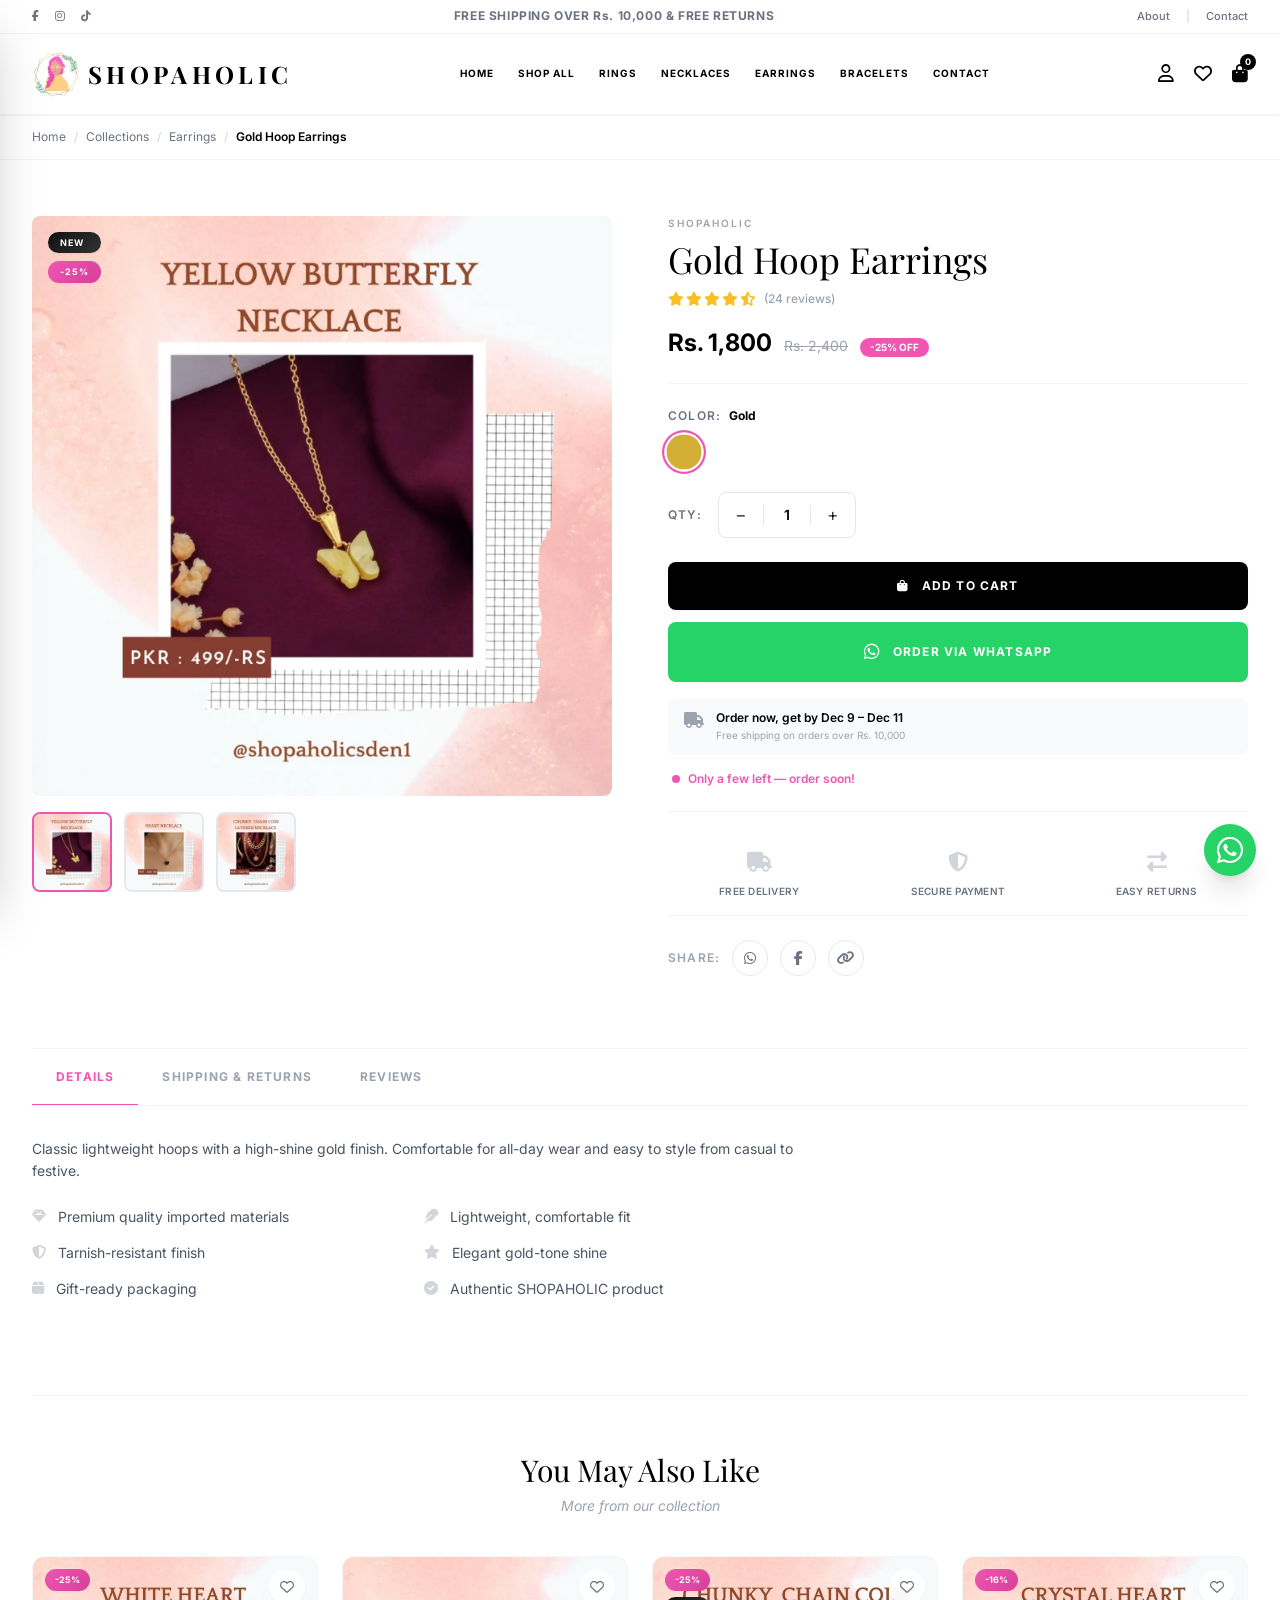
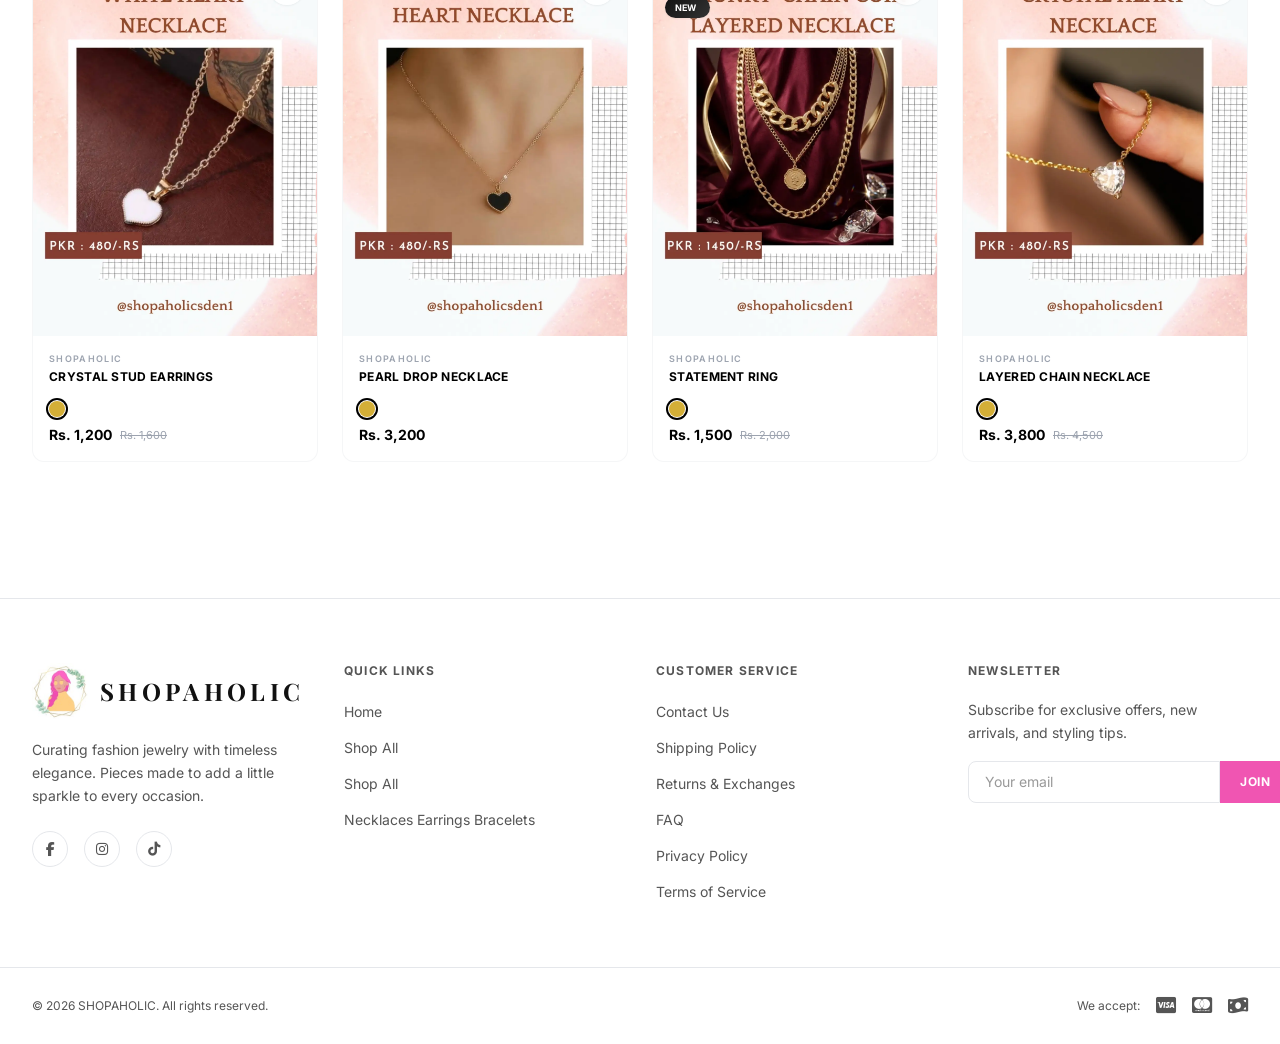
==== commit fd066552: "Add files via upload" ====
--- a/product-detail.html
+++ b/product-detail.html
@@ -3,10 +3,10 @@
 <head>
 <meta charset="utf-8"/>
 <meta content="width=device-width, initial-scale=1.0" name="viewport"/>
-<title id="page-title">Product — BAGIQUE | Luxury Imported Handbags</title>
-<meta content="Discover luxury imported handbags at BAGIQUE. Shop our curated collection of bags and wallets." id="meta-desc" name="description"/>
-<meta content="Product — BAGIQUE" id="og-title" property="og:title"/>
-<meta content="Discover luxury imported handbags at BAGIQUE." id="og-desc" property="og:description"/>
+<title id="page-title">Product — SHOPAHOLIC | Fashion Jewelry</title>
+<meta content="Discover fashion jewelry at SHOPAHOLIC. Shop rings, necklaces, earrings and bracelets." id="meta-desc" name="description"/>
+<meta content="Product — SHOPAHOLIC" id="og-title" property="og:title"/>
+<meta content="Discover fashion jewelry at SHOPAHOLIC." id="og-desc" property="og:description"/>
 <meta content="" id="og-image" property="og:image"/>
 <meta content="" id="og-url" property="og:url"/>
 <meta content="product" property="og:type"/>
@@ -24,8 +24,8 @@
 <meta content="summary_large_image" name="twitter:card"/>
 <style>
   :root {
-    --pink: #E91E8C;
-    --pink-light: #fce4f3;
+    --pink: #F055B2;
+    --pink-light: #fdeaf6;
   }
   .text-accent { color: var(--pink) !important; }
   .bg-accent { background-color: var(--pink) !important; }
@@ -33,8 +33,8 @@
   .hover\:text-accent:hover { color: var(--pink) !important; }
   .hover\:bg-accent:hover { background-color: var(--pink) !important; }
   .hover\:border-accent:hover { border-color: var(--pink) !important; }
-  .hover\:bg-darkRed:hover { background-color: #c01778 !important; }
-  .badge-sale { background: linear-gradient(135deg, var(--pink), #c01778) !important; }
+  .hover\:bg-darkRed:hover { background-color: #d63f9a !important; }
+  .badge-sale { background: linear-gradient(135deg, var(--pink), #d63f9a) !important; }
   .badge-new { background: linear-gradient(135deg, #111, #333) !important; }
   .wishlist-btn.active i { color: var(--pink) !important; }
   .tab-btn.active { color: var(--pink) !important; }
@@ -42,6 +42,20 @@
   .thumb-item.active { border-color: var(--pink) !important; }
   .pulse-dot { background-color: var(--pink) !important; }
   .color-swatch.active { box-shadow: 0 0 0 2px #fff, 0 0 0 4px var(--pink) !important; }
+
+  /* Shopaholic theme: white footer, black text, pink accents */
+  .shopaholic-logo-img { height:48px; width:auto; object-fit:contain; }
+  @media (max-width:640px){ .shopaholic-logo-img{ height:36px; } }
+  .site-footer [class*="text-white"], .site-footer [class*="text-gray-"] { color:#555 !important; }
+  .site-footer h4, .site-footer .font-serif { color:#111 !important; }
+  .site-footer [class*="hover:text-white"]:hover { color:var(--pink) !important; }
+  .site-footer [class*="border-gray-"], .site-footer [class*="border-white"] { border-color:#e5e7eb !important; }
+  .site-footer a.w-9:hover, .site-footer a.w-10:hover { border-color:var(--pink) !important; }
+  .site-footer input { background:#fff !important; color:#111 !important; border-color:#d1d5db !important; }
+  .site-footer input::placeholder { color:#999 !important; }
+  .site-footer input:focus { border-color:var(--pink) !important; }
+  .site-footer button[type=submit] { background:var(--pink) !important; color:#fff !important; }
+  .site-footer button[type=submit]:hover { background:#d63f9a !important; }
 </style>
 </head>
 <body class="bg-white text-primary font-sans antialiased overflow-x-hidden">
@@ -67,13 +81,15 @@
 <i class="fas fa-bars"></i>
 </button>
 <a class="flex items-center space-x-2 cursor-pointer w-auto flex-grow xl:flex-grow-0 justify-center xl:justify-start" href="index.html">
-<span class="text-2xl font-serif font-bold tracking-widest text-black" style="font-family:'Playfair Display',serif; letter-spacing:0.18em">BAGIQUE</span>
+<span class="flex items-center gap-2"><img alt="Shopaholic" class="shopaholic-logo-img" src="images/logo.png"/><span class="font-serif font-bold tracking-widest text-black text-xl sm:text-2xl hidden sm:inline" style="font-family:'Playfair Display',serif; letter-spacing:0.18em;">SHOPAHOLIC</span></span>
 </a>
 <nav class="hidden xl:flex space-x-4 xl:space-x-6 text-[10px] font-bold tracking-widest uppercase flex-1 justify-center whitespace-nowrap">
 <a class="hover:text-gray-600 transition-colors" href="index.html">HOME</a>
-<a class="hover:text-gray-600 transition-colors" href="shop.html">LADIES BAGS</a>
-<a class="hover:text-gray-600 transition-colors" href="shop.html">BAGS PACK</a>
-<a class="hover:text-gray-600 transition-colors" href="shop.html?cat=wallets">WALLETS</a>
+<a class="hover:text-gray-600 transition-colors" href="shop.html">SHOP ALL</a>
+<a class="hover:text-gray-600 transition-colors" href="shop.html?cat=rings">RINGS</a>
+<a class="hover:text-gray-600 transition-colors" href="shop.html?cat=necklaces">NECKLACES</a>
+    <a class="hover:text-gray-600 transition-colors" href="shop.html?cat=earrings">EARRINGS</a>
+    <a class="hover:text-gray-600 transition-colors" href="shop.html?cat=bracelets">BRACELETS</a>
 <a class="hover:text-gray-600 transition-colors" href="#">CONTACT</a>
 </nav>
 <div class="flex items-center space-x-4 sm:space-x-5 text-lg w-auto justify-end">
@@ -89,16 +105,18 @@
 <div class="mobile-menu-overlay fixed inset-0 bg-black/50 z-[60] backdrop-blur-sm" id="mobile-menu-overlay" onclick="closeMobileMenu()"></div>
 <div class="mobile-menu-panel fixed top-0 left-0 h-full w-[280px] max-w-[80vw] bg-white z-[70] shadow-2xl overflow-y-auto" id="mobile-menu-panel">
 <div class="flex items-center justify-between px-6 py-5 border-b border-gray-100">
-<span class="text-xl font-serif font-bold tracking-widest" style="letter-spacing:0.15em">BAGIQUE</span>
+<span class="flex items-center gap-2"><img alt="Shopaholic" class="shopaholic-logo-img" src="images/logo.png" style="height:36px"/><span class="font-serif font-bold tracking-widest text-black text-lg" style="letter-spacing:0.15em;">SHOPAHOLIC</span></span>
 <button aria-label="Close menu" class="w-9 h-9 rounded-full hover:bg-gray-100 flex items-center justify-center transition-colors" onclick="closeMobileMenu()">
 <i class="fas fa-times text-sm"></i>
 </button>
 </div>
 <nav class="flex flex-col px-6 py-4 space-y-1 overflow-y-auto">
 <a class="py-2.5 text-sm font-bold uppercase tracking-widest border-b border-gray-100 hover:text-black transition-colors" href="index.html">Home</a>
-<a class="py-2.5 text-sm font-bold uppercase tracking-widest border-b border-gray-100 hover:text-black transition-colors" href="shop.html">Ladies Bags</a>
-<a class="py-2.5 text-sm font-bold uppercase tracking-widest border-b border-gray-100 hover:text-black transition-colors" href="shop.html">Bags Pack</a>
-<a class="py-2.5 text-sm font-bold uppercase tracking-widest border-b border-gray-100 hover:text-black transition-colors" href="shop.html?cat=wallets">Wallets</a>
+<a class="py-2.5 text-sm font-bold uppercase tracking-widest border-b border-gray-100 hover:text-black transition-colors" href="shop.html">Shop All</a>
+<a class="py-2.5 text-sm font-bold uppercase tracking-widest border-b border-gray-100 hover:text-black transition-colors" href="shop.html?cat=rings">Rings</a>
+<a class="py-2.5 text-sm font-bold uppercase tracking-widest border-b border-gray-100 hover:text-black transition-colors" href="shop.html?cat=necklaces">Necklaces</a>
+    <a class="py-2.5 text-sm font-bold uppercase tracking-widest border-b border-gray-100 hover:text-black transition-colors" href="shop.html?cat=earrings">Earrings</a>
+    <a class="py-2.5 text-sm font-bold uppercase tracking-widest border-b border-gray-100 hover:text-black transition-colors" href="shop.html?cat=bracelets">Bracelets</a>
 <a class="py-2.5 text-sm font-bold uppercase tracking-widest border-b border-gray-100 hover:text-black transition-colors" href="#">Contact</a>
 </nav>
 <div class="px-6 pb-6 flex items-center space-x-5 text-lg text-gray-500">
@@ -145,7 +163,7 @@
 <!-- ======== RIGHT: PRODUCT INFO ======== -->
 <div class="fade-up" style="animation-delay:0.1s">
 <!-- Brand -->
-<p class="text-[10px] font-semibold tracking-[0.2em] uppercase text-gray-400 mb-2" id="product-brand">BAGIQUE</p>
+<p class="text-[10px] font-semibold tracking-[0.2em] uppercase text-gray-400 mb-2" id="product-brand">SHOPAHOLIC</p>
 <!-- Product Name -->
 <h1 class="font-serif text-3xl md:text-4xl text-primary mb-3 leading-tight" id="product-name">Product Name</h1>
 <!-- Rating -->
@@ -182,7 +200,7 @@
 <!-- CTAs -->
 <div class="flex flex-col gap-3 mb-4">
 <button class="w-full bg-black text-white py-4 text-xs font-bold tracking-widest uppercase hover:bg-darkRed transition-colors duration-300 flex items-center justify-center gap-3 rounded-lg shadow-sm hover:shadow-md" onclick="addToCart()">
-<i class="fas fa-shopping-bag"></i> ADD TO BAG
+<i class="fas fa-shopping-bag"></i> ADD TO CART
 </button>
 <button class="w-full bg-[#25D366] text-white py-4 text-xs font-bold tracking-widest uppercase hover:bg-[#1da851] transition-colors duration-300 flex items-center justify-center gap-3 rounded-lg shadow-sm" onclick="orderWhatsApp()">
 <i class="fab fa-whatsapp text-lg"></i> Order via WhatsApp
@@ -244,7 +262,7 @@
 <div class="tab-content py-8" id="tab-details">
 <div class="max-w-3xl">
 <p class="text-sm text-gray-600 leading-relaxed mb-6" id="tab-description">
-Crafted with premium materials and impeccable attention to detail, this piece combines timeless elegance with modern functionality. Features a spacious main compartment, interior zipper pocket, and elegant hardware accents. Comes with a protective dust bag.
+Crafted with premium materials and close attention to detail, this piece combines timeless elegance with everyday comfort. Lightweight, skin-friendly and finished to keep its shine. Arrives in gift-ready packaging.
 </p>
 <div class="grid grid-cols-1 sm:grid-cols-2 gap-4 text-sm text-gray-600">
 <div class="flex items-start gap-3">
@@ -252,24 +270,24 @@
 <span>Premium quality imported materials</span>
 </div>
 <div class="flex items-start gap-3">
-<i class="fas fa-cube text-gray-300 mt-0.5"></i>
-<span>Spacious main compartment</span>
-</div>
-<div class="flex items-start gap-3">
-<i class="fas fa-lock text-gray-300 mt-0.5"></i>
-<span>Interior zipper pocket &amp; card slots</span>
+<i class="fas fa-feather text-gray-300 mt-0.5"></i>
+<span>Lightweight, comfortable fit</span>
+</div>
+<div class="flex items-start gap-3">
+<i class="fas fa-shield-alt text-gray-300 mt-0.5"></i>
+<span>Tarnish-resistant finish</span>
 </div>
 <div class="flex items-start gap-3">
 <i class="fas fa-star text-gray-300 mt-0.5"></i>
-<span>Gold-tone hardware accents</span>
+<span>Elegant gold-tone shine</span>
 </div>
 <div class="flex items-start gap-3">
 <i class="fas fa-box text-gray-300 mt-0.5"></i>
-<span>Dust bag included</span>
+<span>Gift-ready packaging</span>
 </div>
 <div class="flex items-start gap-3">
 <i class="fas fa-check-circle text-gray-300 mt-0.5"></i>
-<span>Authentic BAGIQUE product</span>
+<span>Authentic SHOPAHOLIC product</span>
 </div>
 </div>
 </div>
@@ -359,7 +377,7 @@
 <div class="review-stars flex gap-0.5 mb-2" style="color:var(--pink)">
 <i class="fas fa-star"></i><i class="fas fa-star"></i><i class="fas fa-star"></i><i class="fas fa-star"></i><i class="fas fa-star-half-alt"></i>
 </div>
-<p class="text-sm text-gray-600 leading-relaxed">Gifted this to my sister and she absolutely loved it. The packaging was also very premium. BAGIQUE never disappoints. Will definitely order again!</p>
+<p class="text-sm text-gray-600 leading-relaxed">Gifted this to my sister and she absolutely loved it. The packaging was also very premium. SHOPAHOLIC never disappoints. Will definitely order again!</p>
 </div>
 </div>
 </div>
@@ -379,13 +397,13 @@
 </article>
 </main>
 <!-- ======================== FOOTER ======================== -->
-<footer class="bg-[#111] text-white mt-20">
+<footer class="site-footer bg-white text-black border-t border-gray-200 mt-20">
 <div class="max-w-7xl mx-auto px-4 sm:px-8 py-16">
 <div class="grid grid-cols-1 md:grid-cols-2 lg:grid-cols-4 gap-10 lg:gap-8">
 <!-- Col 1: About -->
 <div>
-<span class="font-serif text-2xl font-bold tracking-widest text-white mb-4 inline-block" style="letter-spacing:0.18em">BAGIQUE</span>
-<p class="text-sm text-gray-400 leading-relaxed mb-6">Curating luxury imported handbags with timeless elegance. Every piece tells a story of craftsmanship and sophistication.</p>
+<span class="flex items-center gap-3 mb-5"><img alt="Shopaholic" src="images/logo.png" style="height:56px;width:auto"/><span class="font-serif font-bold tracking-widest text-black text-2xl" style="letter-spacing:0.18em;">SHOPAHOLIC</span></span>
+<p class="text-sm text-gray-400 leading-relaxed mb-6">Curating fashion jewelry with timeless elegance. Pieces made to add a little sparkle to every occasion.</p>
 <div class="flex space-x-4">
 <a class="w-9 h-9 rounded-full border border-gray-700 flex items-center justify-center text-gray-400 hover:text-white hover:border-white transition-all text-sm" href="#"><i class="fab fa-facebook-f"></i></a>
 <a class="w-9 h-9 rounded-full border border-gray-700 flex items-center justify-center text-gray-400 hover:text-white hover:border-white transition-all text-sm" href="#"><i class="fab fa-instagram"></i></a>
@@ -398,8 +416,10 @@
 <ul class="space-y-3">
 <li><a class="text-sm text-gray-400 hover:text-white transition-colors" href="index.html">Home</a></li>
 <li><a class="text-sm text-gray-400 hover:text-white transition-colors" href="shop.html">Shop All</a></li>
-<li><a class="text-sm text-gray-400 hover:text-white transition-colors" href="shop.html">Ladies Bags</a></li>
-<li><a class="text-sm text-gray-400 hover:text-white transition-colors" href="shop.html?cat=wallets">Wallets</a></li>
+<li><a class="text-sm text-gray-400 hover:text-white transition-colors" href="shop.html">Shop All</a></li>
+<li><a class="text-sm text-gray-400 hover:text-white transition-colors" href="shop.html?cat=necklaces">Necklaces</a>
+    <a class="text-sm text-gray-400 hover:text-white transition-colors" href="shop.html?cat=earrings">Earrings</a>
+    <a class="text-sm text-gray-400 hover:text-white transition-colors" href="shop.html?cat=bracelets">Bracelets</a></li>
 </ul>
 </div>
 <!-- Col 3: Customer Service -->
@@ -427,7 +447,7 @@
 </div>
 <div class="border-t border-gray-800">
 <div class="max-w-7xl mx-auto px-4 sm:px-8 py-6 flex flex-col md:flex-row justify-between items-center gap-4">
-<p class="text-xs text-gray-500">© 2026 BAGIQUE. All rights reserved.</p>
+<p class="text-xs text-gray-500">© 2026 SHOPAHOLIC. All rights reserved.</p>
 <div class="flex items-center space-x-4 text-xs text-gray-500">
 <span>We accept:</span>
 <i class="fab fa-cc-visa text-lg"></i>
@@ -457,7 +477,7 @@
 <p class="text-[10px] text-gray-400 line-through" id="mobile-old-price"></p>
 </div>
 <button class="flex-1 max-w-[220px] bg-black text-white py-3.5 text-xs font-bold tracking-widest uppercase hover:bg-darkRed transition-colors rounded-lg flex items-center justify-center gap-2" onclick="addToCart()">
-<i class="fas fa-shopping-bag text-xs"></i> ADD TO BAG
+<i class="fas fa-shopping-bag text-xs"></i> ADD TO CART
 </button>
 </div>
 <!-- ======================== TOAST ======================== -->
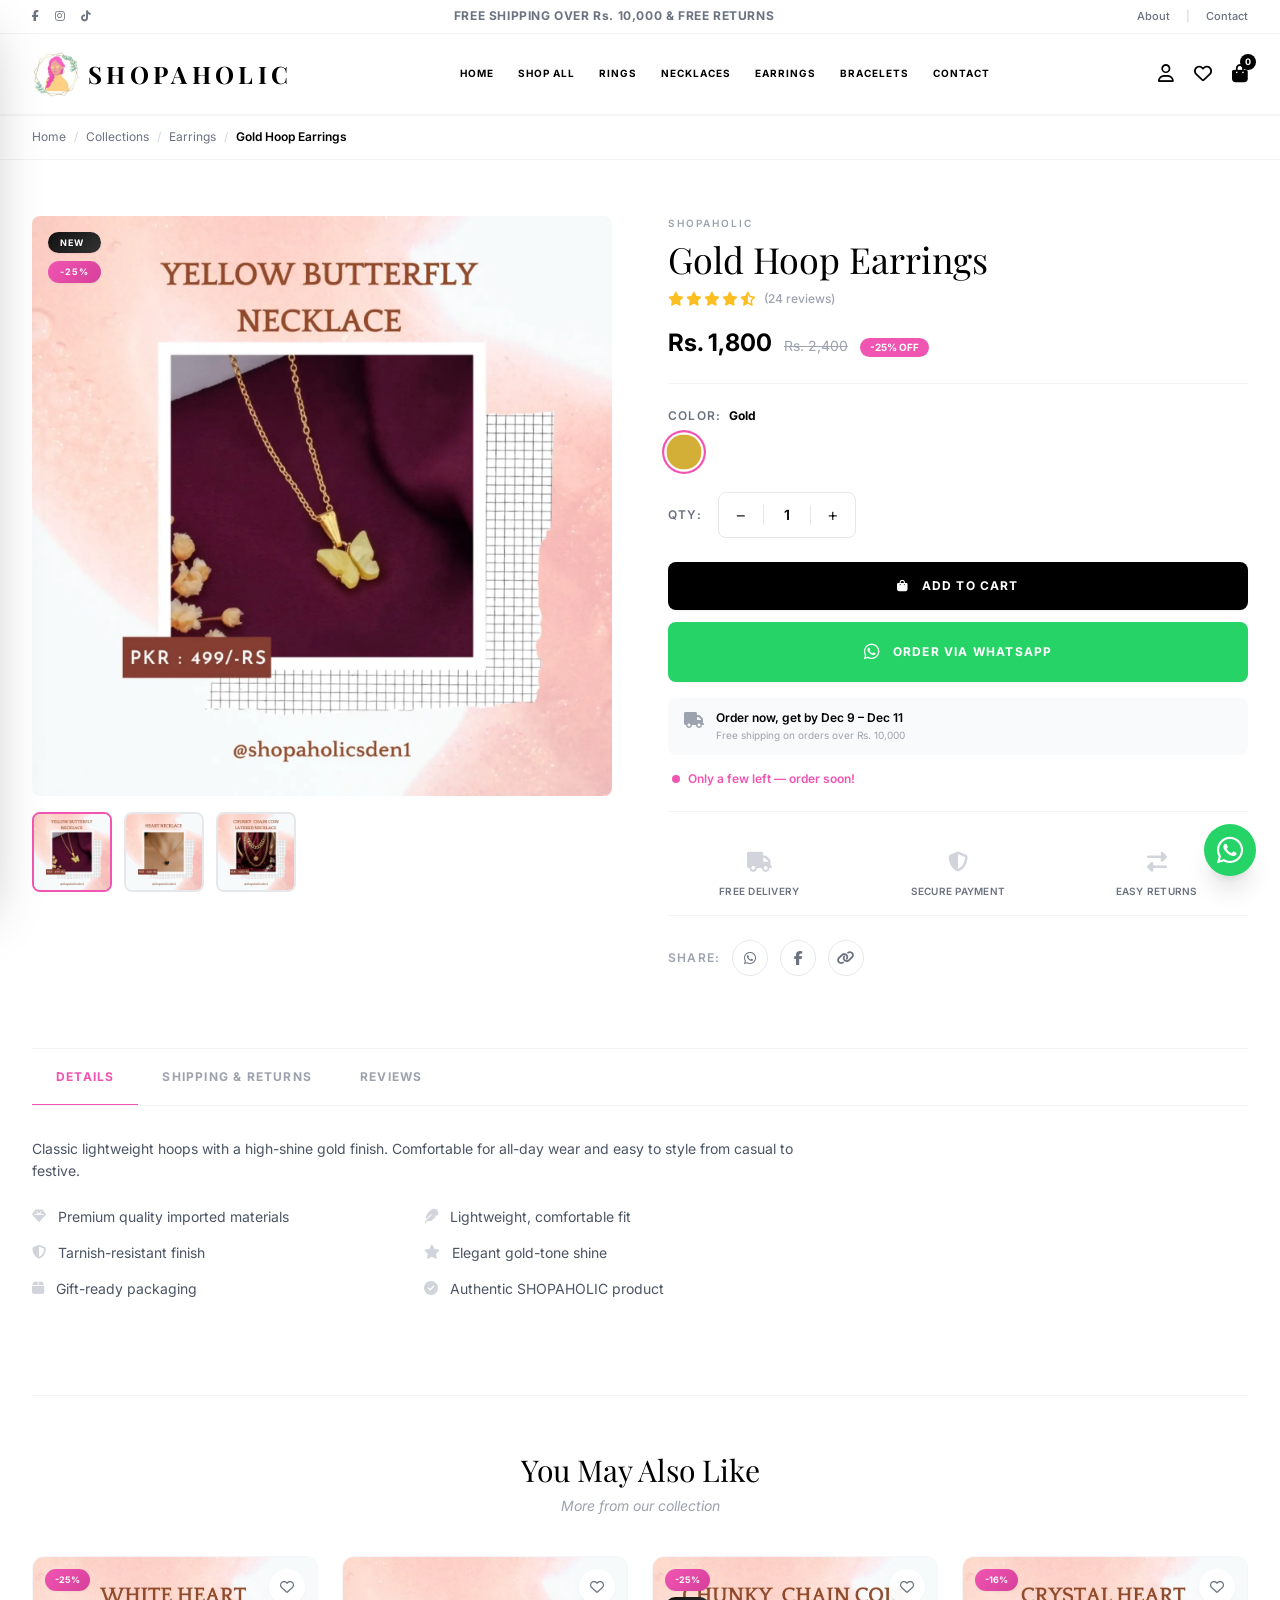
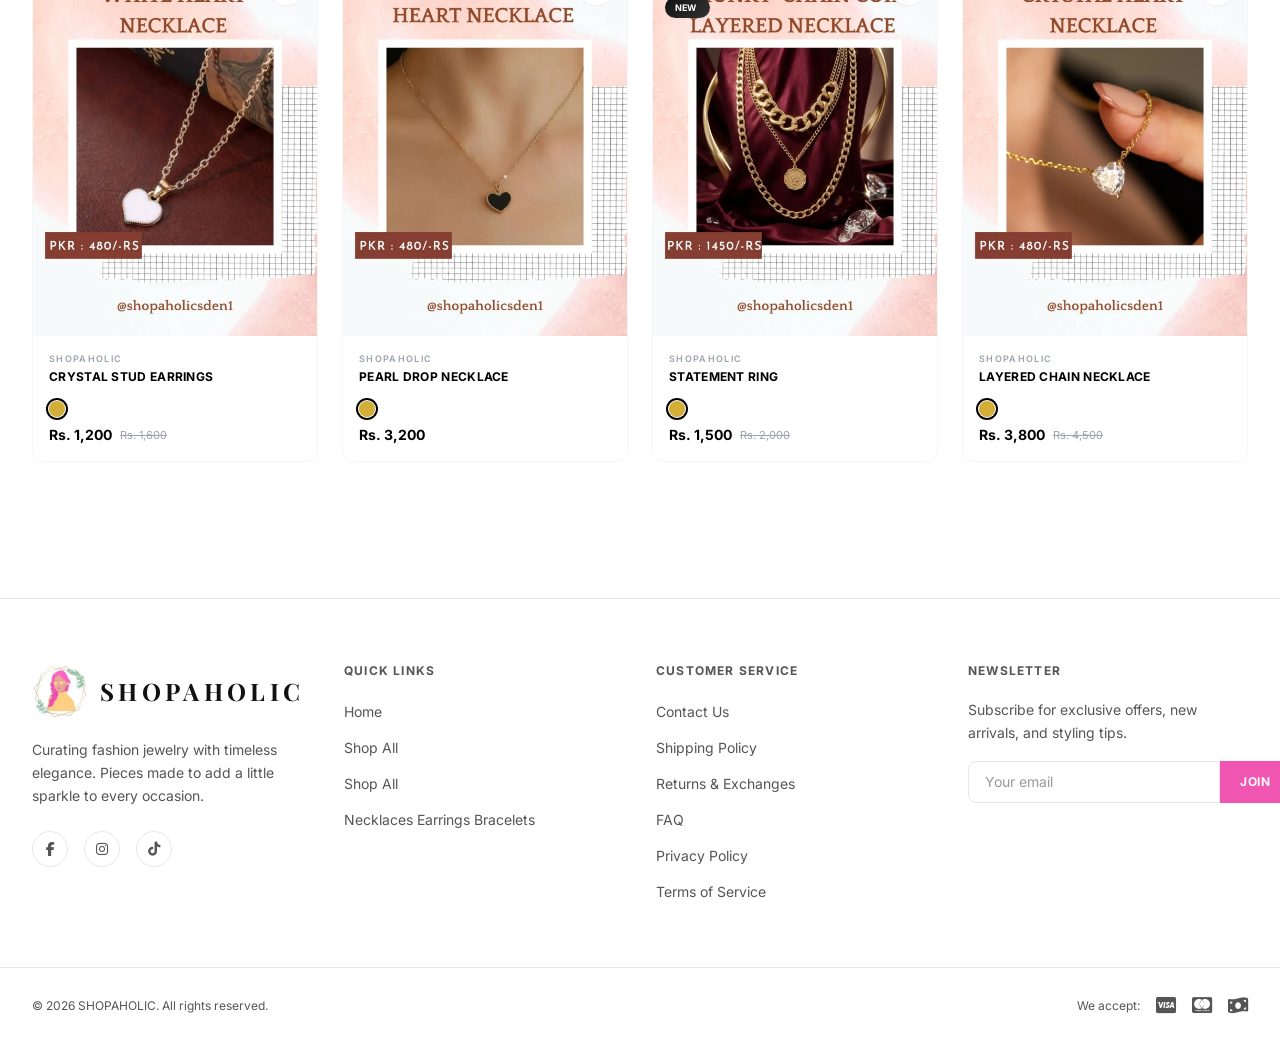
==== commit 8db3f182: "Add files via upload" ====
--- a/product-detail.html
+++ b/product-detail.html
@@ -56,6 +56,11 @@
   .site-footer input:focus { border-color:var(--pink) !important; }
   .site-footer button[type=submit] { background:var(--pink) !important; color:#fff !important; }
   .site-footer button[type=submit]:hover { background:#d63f9a !important; }
+  /* Opacity-variant utilities missing from compiled Tailwind: give label boxes a real white background */
+  .bg-white\/95 { background-color: rgba(255,255,255,.95) !important; }
+  .bg-white\/90 { background-color: rgba(255,255,255,.92) !important; }
+  .bg-white\/80 { background-color: rgba(255,255,255,.88) !important; }
+  .bg-white\/70 { background-color: rgba(255,255,255,.8) !important; }
 </style>
 </head>
 <body class="bg-white text-primary font-sans antialiased overflow-x-hidden">
